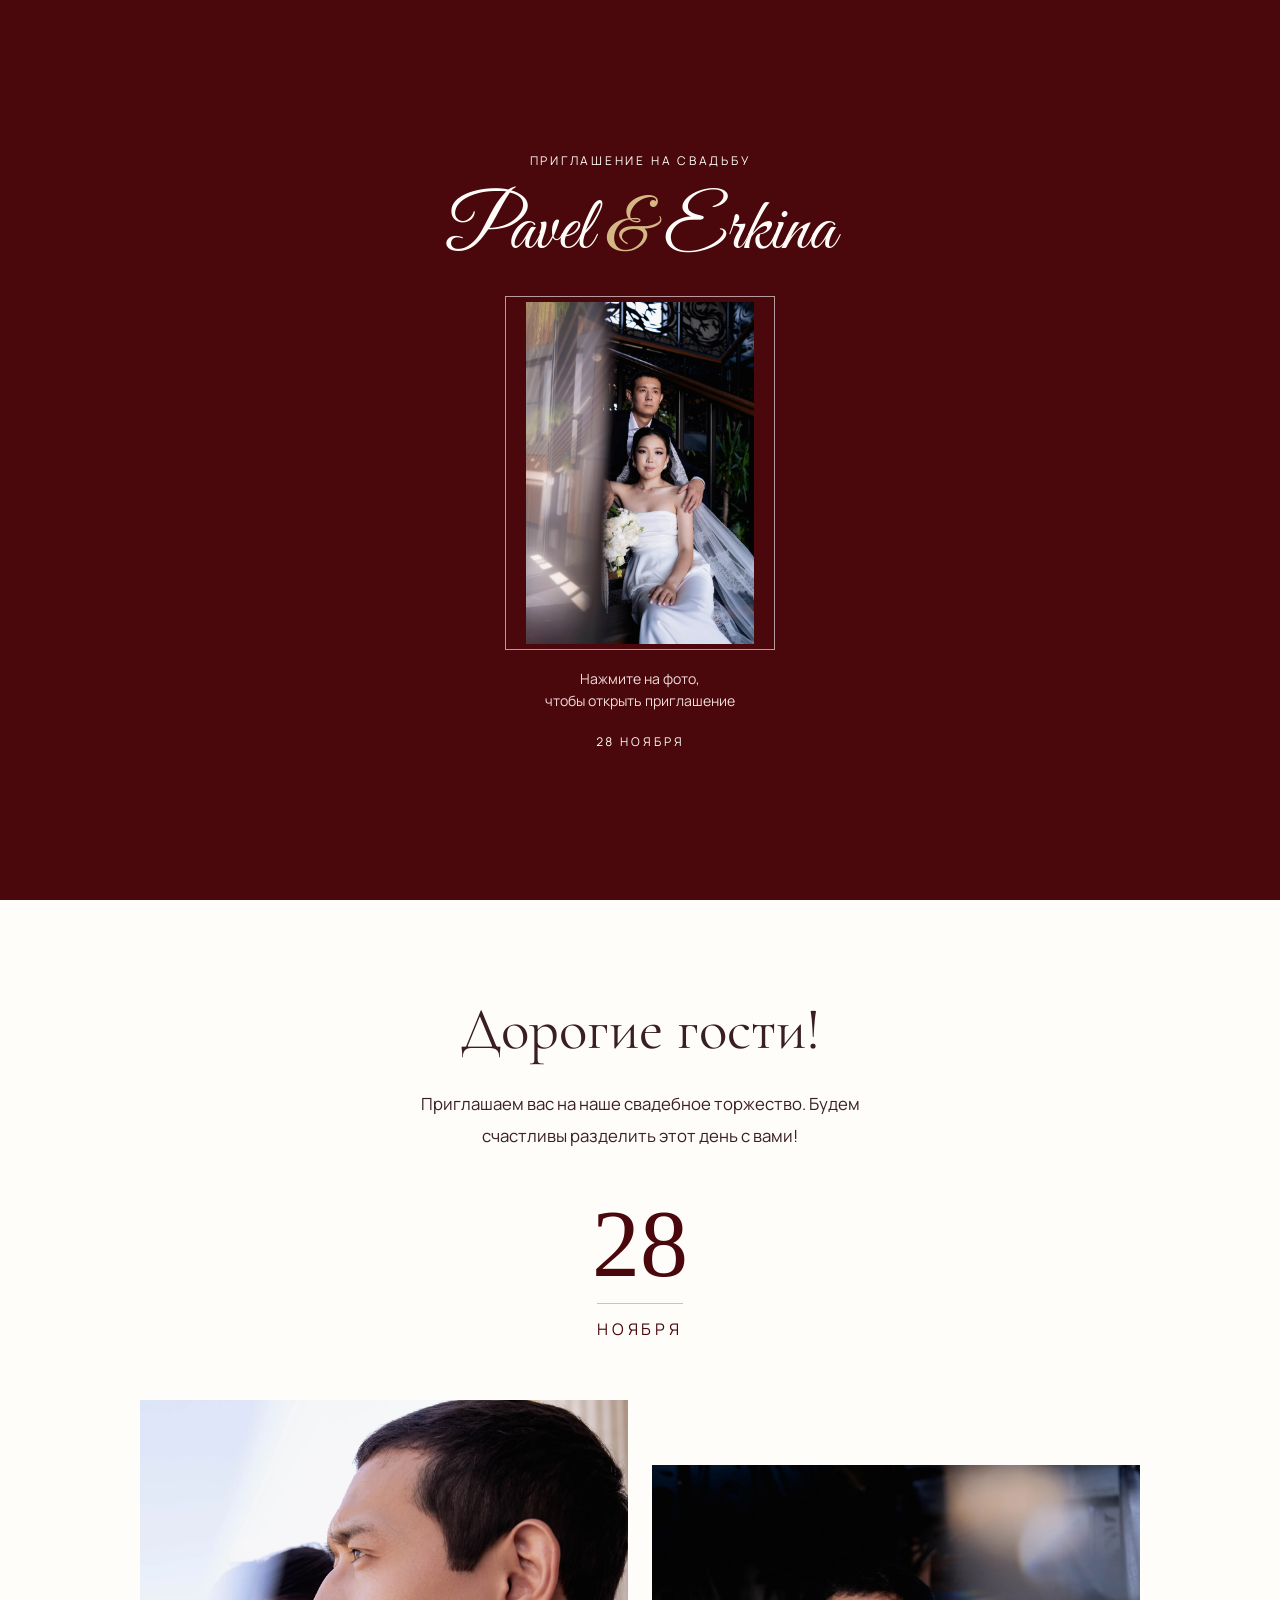
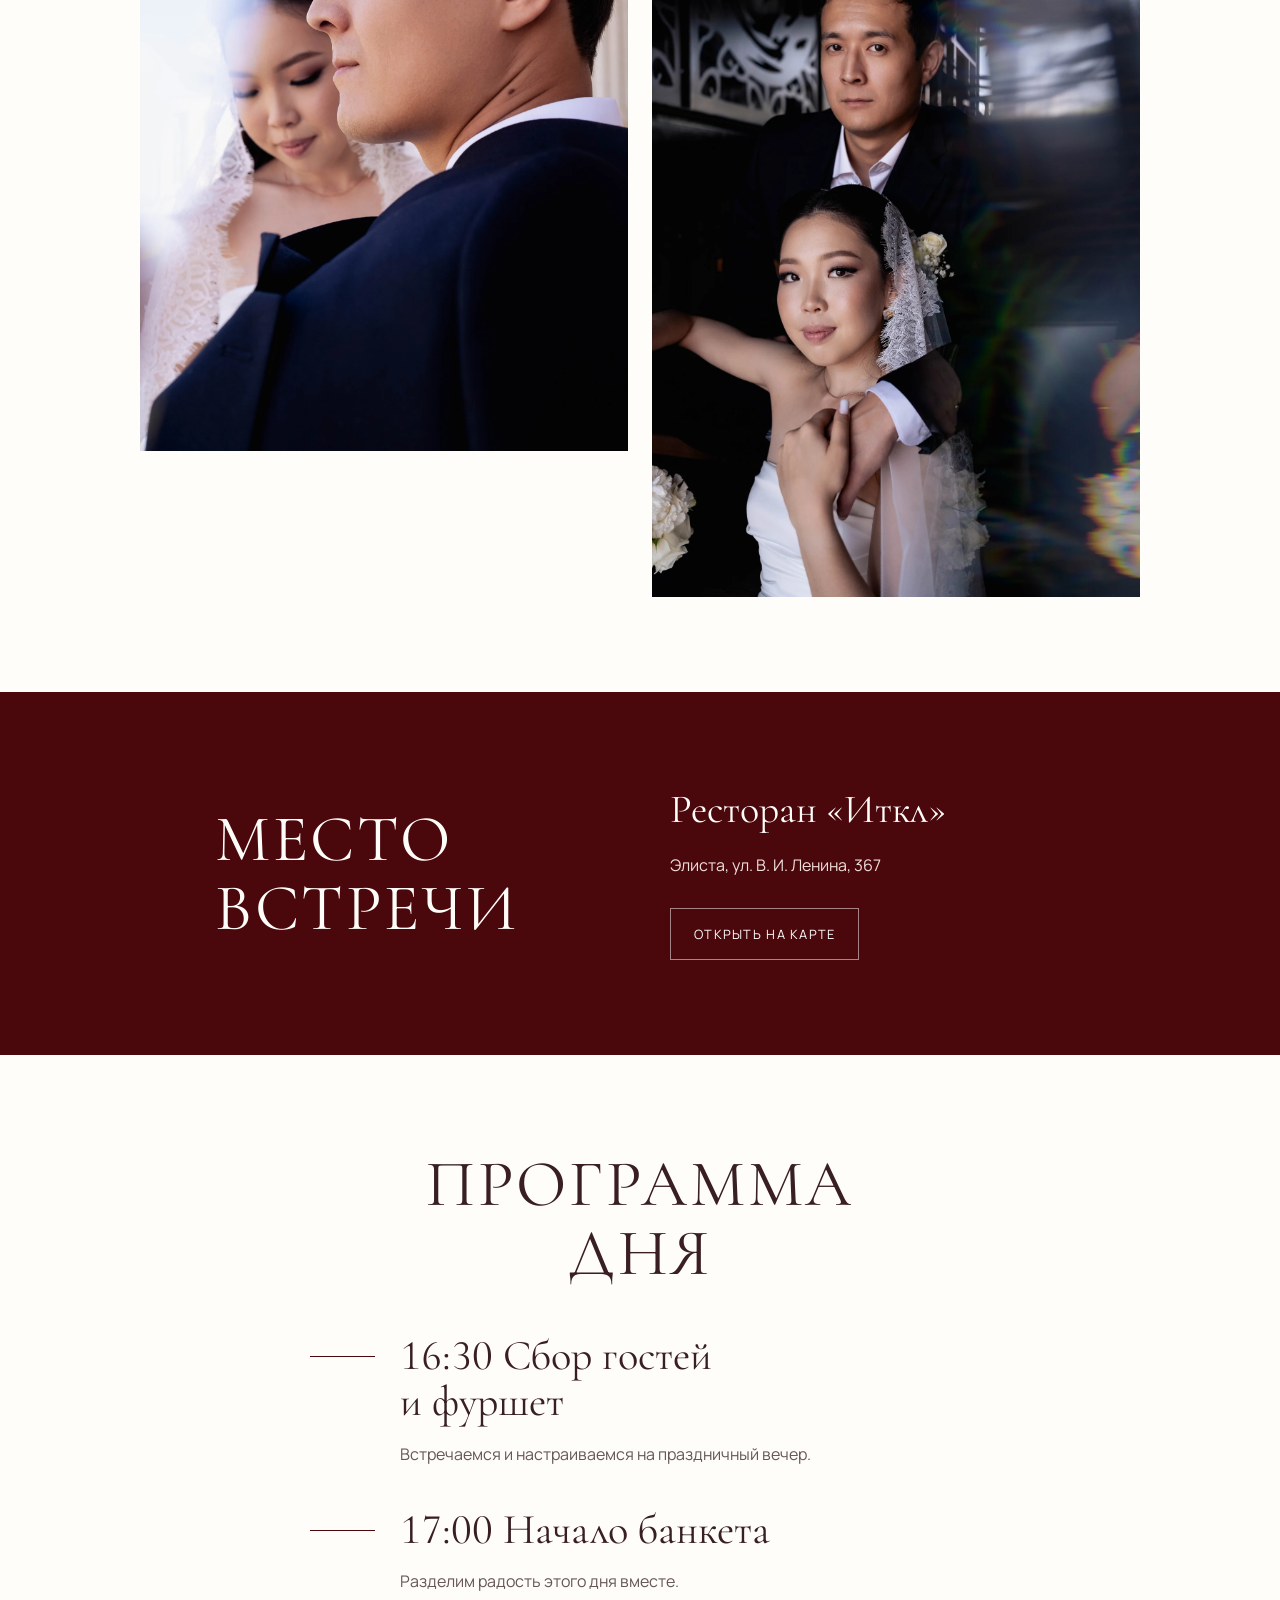
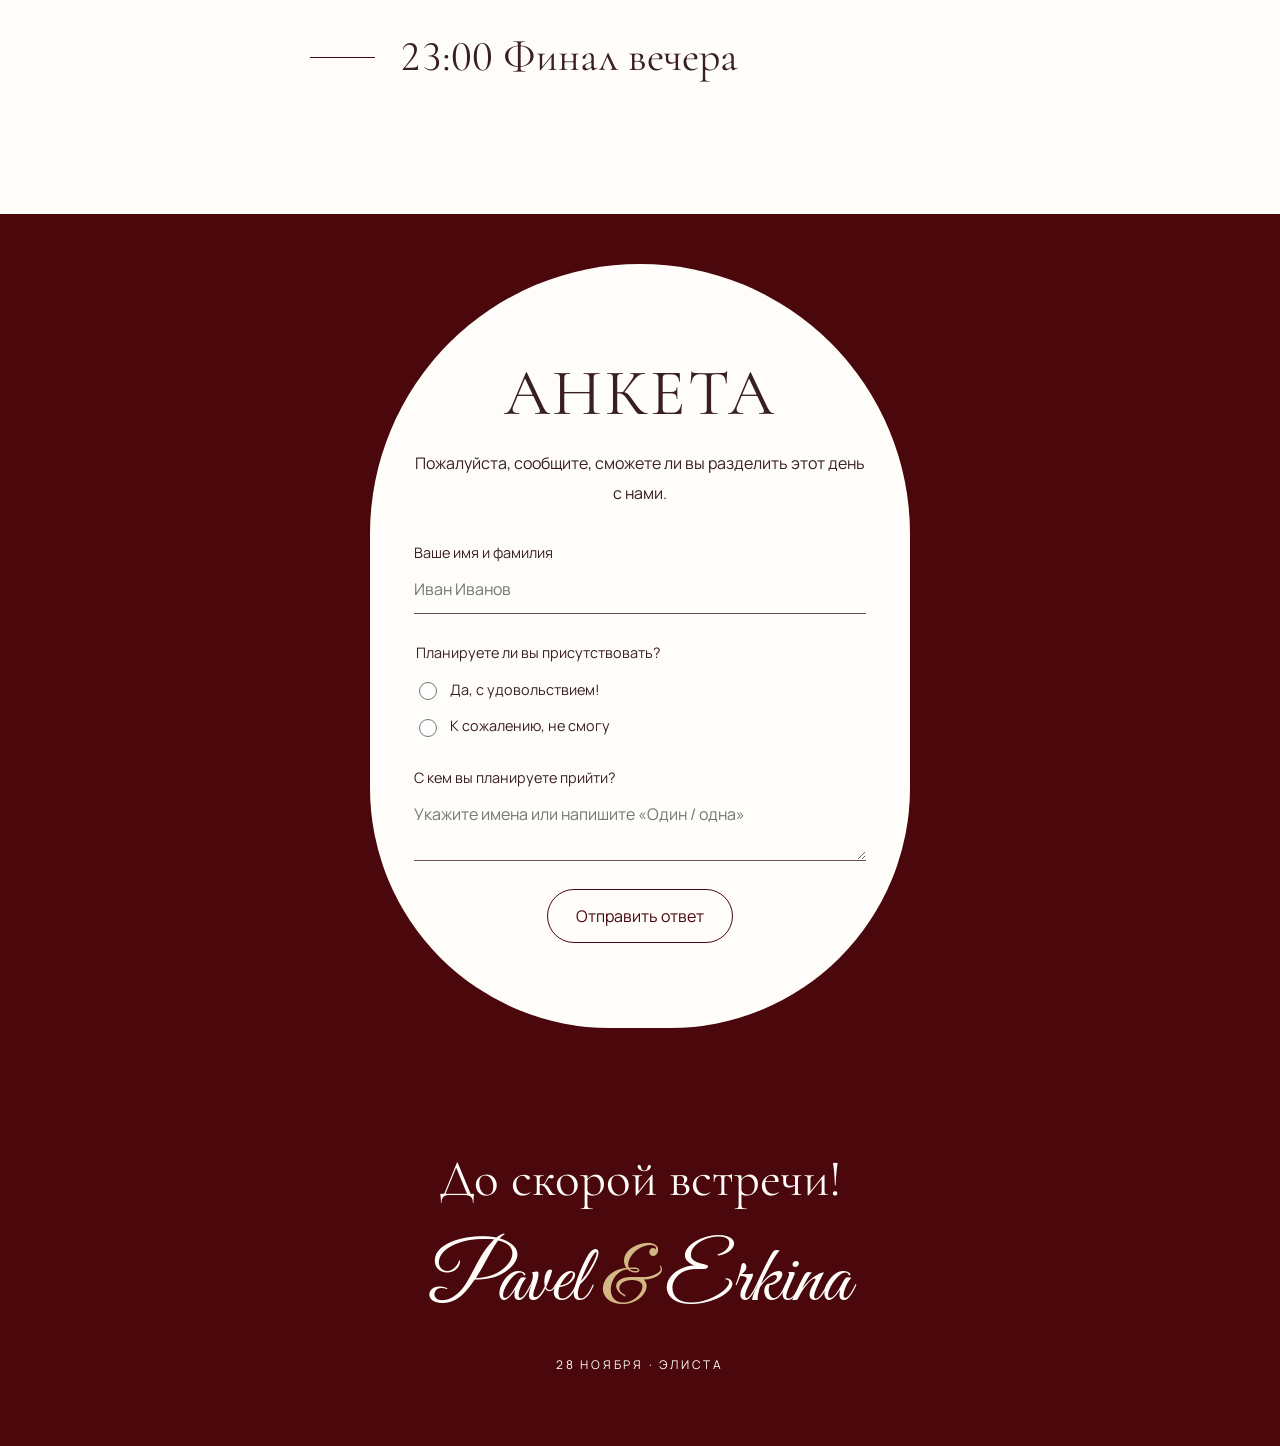
==== index.html @ 6fbf4f90 "Publish updated Pavel and Erkina invitation with schedule and RSVP" ====
<!doctype html>
<html lang="ru">
<head>
<meta charset="utf-8"><meta name="viewport" content="width=device-width,initial-scale=1">
<title>Pavel & Erkina — свадебное приглашение</title>
<meta name="description" content="Приглашаем вас на свадьбу Павла и Эркины. 28 ноября, ресторан «Иткл», Элиста.">
<link rel="icon" type="image/svg+xml" href="data:image/svg+xml,%3Csvg xmlns='http://www.w3.org/2000/svg' viewBox='0 0 64 64'%3E%3Crect width='64' height='64' rx='12' fill='%234a070c'/%3E%3Ctext x='32' y='43' text-anchor='middle' font-family='serif' font-size='32' fill='%23fff8ef'%3EPE%3C/text%3E%3C/svg%3E">
<link rel="preconnect" href="https://fonts.googleapis.com"><link rel="preconnect" href="https://fonts.gstatic.com" crossorigin>
<link href="https://fonts.googleapis.com/css2?family=Cormorant+Garamond:wght@400;500;600&family=Great+Vibes&family=Manrope:wght@400;500;600&display=swap" rel="stylesheet">
<style>
:root{--wine:#4a070c;--paper:#fffdf9;--ink:#391f23;--gold:#d3b784;font-family:Manrope,Arial,sans-serif;color:var(--ink);background:var(--wine);font-synthesis:none}*{box-sizing:border-box}body{margin:0}body.closed{overflow:hidden}button,a{-webkit-tap-highlight-color:transparent}button{font:inherit}button:focus-visible,a:focus-visible{outline:3px solid var(--gold);outline-offset:7px}h1,h2,h3,p{margin:0}.serif{font-family:'Cormorant Garamond',Georgia,serif;font-weight:400}.script{font-family:'Great Vibes',cursive;font-weight:400;line-height:1.2}.amp{color:var(--gold)}.eyebrow{font-size:.75rem;letter-spacing:.23em;text-transform:uppercase;line-height:1.8}.cover{position:fixed;inset:0;z-index:10;background:var(--wine);color:var(--paper);display:flex;flex-direction:column;align-items:center;justify-content:center;text-align:center;padding:26px 20px;transition:opacity .9s ease,visibility .9s}.cover.leaving{opacity:0;visibility:hidden;pointer-events:none}.cover .eyebrow{margin-bottom:16px}.cover h1{font-size:clamp(3rem,6vw,4.6rem);margin-bottom:20px}.photo-button{width:min(270px,60vw);border:1px solid #fff9;background:none;padding:5px;cursor:pointer;transition:transform .8s}.photo-button:hover{transform:translateY(-4px)}.photo-button img{display:block;width:100%;height:clamp(230px,36svh,355px);object-fit:cover;object-position:center}.cover.leaving .photo-button{transform:scale(1.15)}.cover .hint{max-width:260px;font-size:.88rem;line-height:1.6;margin-top:18px;color:#f0dedb}.cover .cover-date{font-size:.75rem;letter-spacing:.24em;margin-top:20px}.site{background:var(--paper)}.hero{min-height:100svh;position:relative;color:white;display:flex;justify-content:center;align-items:flex-end;text-align:center;padding:90px 24px 70px;overflow:hidden}.hero-image{position:absolute;inset:0;width:100%;height:100%;object-fit:cover;object-position:center 58%;filter:brightness(.73);transform:scale(1.04);transition:transform 1.8s ease}.opened .hero-image{transform:scale(1)}.hero:after{content:'';position:absolute;inset:0;background:linear-gradient(180deg,#18060920 15%,#21040c12 35%,#1e040bcc 100%)}.hero-content{position:relative;z-index:1}.hero .eyebrow{margin-bottom:16px}.hero h2{font-size:clamp(3.7rem,10vw,7.5rem);text-shadow:0 2px 24px #15060d70}.hero .date{font-size:1rem;letter-spacing:.2em;margin-top:16px}.scroll-link{display:inline-flex;flex-direction:column;align-items:center;gap:12px;margin-top:38px;color:#fff;text-decoration:none;font-size:.72rem;letter-spacing:.15em;text-transform:uppercase}.scroll-link:before{content:'';height:40px;width:1px;background:#ffffffa0}.section{padding:95px 24px;text-align:center}.inner{max-width:850px;margin:auto}.intro{max-width:640px;margin:auto}.intro h2{font-size:clamp(2.5rem,6vw,3.7rem);line-height:1.15;overflow-wrap:anywhere}.intro p{font-size:1.05rem;line-height:1.9;margin:25px auto 0;max-width:460px}.date-block{display:flex;flex-direction:column;align-items:center;margin-top:46px;color:var(--wine)}.date-block .day{font-size:6rem;line-height:.95}.date-block .month{font-size:1rem;letter-spacing:.24em;text-transform:uppercase;border-top:1px solid #4a070c40;padding-top:14px;margin-top:14px}.section-title{font-size:clamp(2.7rem,6vw,4.1rem);line-height:1.05;text-transform:uppercase;letter-spacing:.04em;margin-bottom:35px}.location{background:var(--wine);color:var(--paper)}.location-layout{display:grid;grid-template-columns:1fr 1fr;gap:60px;text-align:left;align-items:center}.location .section-title{margin-bottom:0}.location h3{font-size:2.5rem;line-height:1.1;margin-bottom:20px}.location address{font-style:normal;font-size:1rem;line-height:1.8;color:#eedfdb}.outline-link{display:inline-block;margin-top:28px;border:1px solid #ffffff80;color:white;text-decoration:none;font-size:.8rem;letter-spacing:.1em;padding:16px 23px;text-transform:uppercase}.outline-link:hover{background:#ffffff12}.program{max-width:580px;margin:45px auto 0;position:relative;text-align:left;padding-left:90px}.program svg{position:absolute;top:0;left:0;width:65px;height:240px;overflow:visible}.program path{fill:none;stroke:var(--wine);stroke-width:1.5}.program circle{fill:var(--wine)}.event{min-height:150px;padding-bottom:30px}.event time{font-size:2.9rem;line-height:1}.event h3{font-size:1.1rem;font-weight:500;line-height:1.6;margin-top:14px}.farewell{background:var(--wine);color:var(--paper);padding:70px 24px}.farewell p{font-size:clamp(2.2rem,5vw,3.2rem)}.farewell .script{font-size:clamp(3.1rem,8vw,5rem);margin-top:24px}.farewell .eyebrow{font:400 .75rem/1.8 Manrope,Arial,sans-serif;margin-top:24px}.reveal{opacity:0;transform:translateY(24px);transition:opacity .85s ease,transform .85s ease}.reveal.visible{opacity:1;transform:none}@media(min-width:900px){.hero-image{object-position:center 60%}.hero{min-height:95svh}.hero-image{filter:brightness(.65)}}@media(max-width:600px){.section{padding:70px 24px}.location-layout{grid-template-columns:1fr;gap:35px;text-align:center}.hero{padding-bottom:50px}.hero h2{font-size:clamp(3.5rem,13vw,5rem)}.program{padding-left:74px}.program svg{width:54px}.cover h1{font-size:clamp(2.8rem,11vw,4rem)}}@media(prefers-reduced-motion:reduce){*,*:before,*:after{transition:none!important;scroll-behavior:auto!important}.reveal{opacity:1;transform:none}}

.photo-button img{height:auto;max-height:38svh;object-fit:contain}
.hero{background:#21070c}
.hero-image{object-position:center center;filter:none}
.hero:after{background:linear-gradient(180deg,transparent 35%,#18030a15 52%,#18030add 100%)}
.photo-story{max-width:1000px;margin:60px auto 0;display:grid;grid-template-columns:1fr 1fr;gap:24px;align-items:start}
.photo-story figure{margin:0;overflow:hidden}.photo-story figure:nth-child(2){margin-top:65px}
.photo-story img{display:block;width:100%;height:auto}
@media(min-width:900px){.hero-image{object-fit:contain;object-position:center center}.hero{min-height:100svh}.hero-content{padding:0 25px}.hero:after{background:linear-gradient(180deg,transparent 45%,#18030a20 60%,#18030aeb 100%)}}
@media(max-width:600px){.photo-story{grid-template-columns:1fr;gap:24px;margin-top:42px}.photo-story figure:nth-child(2){margin-top:0}.hero-image{object-position:55% center}.hero{padding-bottom:30px}.hero h2{font-size:clamp(3.1rem,12vw,4.6rem)}.scroll-link{margin-top:22px}.scroll-link:before{height:25px}}
.schedule{max-width:660px;margin:45px auto 0;text-align:left}.schedule article{position:relative;padding-left:90px;margin-bottom:38px}.schedule article:before{content:'';position:absolute;left:0;top:23px;width:65px;height:1px;background:var(--wine)}.schedule h3{font-size:clamp(1.9rem,4vw,2.65rem);line-height:1.1}.schedule p{font-size:1rem;line-height:1.8;margin-top:14px;color:#66565a}.rsvp-section{background:var(--wine);padding:50px 20px}.rsvp-card{max-width:540px;background:var(--paper);margin:auto;border-radius:270px 270px 240px 240px;padding:95px 44px 65px;text-align:center}.rsvp-card>p{line-height:1.9;margin-bottom:32px}.rsvp-card .section-title{margin-bottom:20px}.rsvp-card form{text-align:left}.rsvp-card label,.rsvp-card legend{font-size:.9rem;line-height:1.7}.rsvp-card input:not([type=radio]),.rsvp-card textarea{display:block;width:100%;border:0;border-bottom:1px solid #695155;background:transparent;border-radius:0;padding:13px 0;font:inherit;color:var(--ink);resize:vertical}.rsvp-card fieldset{padding:0;border:0;margin:27px 0}.rsvp-card .radio{display:flex;align-items:center;gap:10px;margin-top:12px}.radio input{accent-color:var(--wine);width:18px;height:18px}.rsvp-submit{display:block;margin:28px auto 0;border:1px solid var(--wine);border-radius:40px;padding:15px 28px;background:transparent;color:var(--wine);cursor:pointer;font:inherit}.rsvp-submit:disabled{opacity:.6;cursor:wait}.rsvp-status{font-size:.94rem;text-align:center;line-height:1.6;margin-top:20px}.honeypot{position:absolute;left:-10000px;width:1px;height:1px;overflow:hidden}@media(max-width:600px){.schedule article{padding-left:50px}.schedule article:before{width:32px;top:17px}.rsvp-card{padding:75px 25px 60px;border-radius:230px 230px 180px 180px}}
.date-block .day,.date,.cover-date,.schedule h3{font-variant-numeric:lining-nums tabular-nums;font-feature-settings:"lnum" 1,"tnum" 1} .date-block .day{font-family:Georgia,"Times New Roman",serif}
</style>
</head>
<body class="closed">
<section class="cover" id="cover" aria-label="Открыть приглашение"><p class="eyebrow">Приглашение на свадьбу</p><h1 class="script">Pavel <span class="amp">&amp;</span> Erkina</h1><button class="photo-button" id="open" aria-label="Открыть приглашение Павла и Эркины" aria-controls="invitation" aria-expanded="false"><img src="./couple-cover.webp" alt="Павел и Эркина с букетом на лестнице" fetchpriority="high"></button><p class="hint">Нажмите на фото,<br>чтобы открыть приглашение</p><p class="cover-date">28 НОЯБРЯ</p></section>
<main class="site" id="invitation" inert>
<section class="hero"><img class="hero-image" src="./couple-cover.webp" alt="Павел и Эркина в день свадебной фотосессии"><div class="hero-content"><p class="eyebrow">День нашей свадьбы</p><h2 class="script" id="hero-names" tabindex="-1">Pavel <span class="amp">&amp;</span> Erkina</h2><p class="date">28 НОЯБРЯ</p><a class="scroll-link" href="#welcome">Листайте ниже</a></div></section>
<section class="section" id="welcome"><div class="intro reveal"><h2 class="serif" id="guest-greeting">Дорогие гости!</h2><p>Приглашаем вас на наше свадебное торжество. Будем счастливы разделить этот день с вами!</p><div class="date-block"><span class="day serif">28</span><span class="month">Ноября</span></div></div><div class="photo-story" aria-label="Фотографии Павла и Эркины"><figure class="reveal"><img src="./couple-closeup.webp" alt="Павел и Эркина у окна" loading="lazy" decoding="async"></figure><figure class="reveal"><img src="./couple-portrait.webp" alt="Совместный портрет Павла и Эркины" loading="lazy" decoding="async"></figure></div></section>
<section class="section location"><div class="inner location-layout reveal"><h2 class="section-title serif">Место<br>встречи</h2><div><h3 class="serif">Ресторан «Иткл»</h3><address>Элиста, ул. В. И. Ленина, 367</address><a class="outline-link" href="https://yandex.ru/maps/?text=%D0%AD%D0%BB%D0%B8%D1%81%D1%82%D0%B0%2C%20%D1%83%D0%BB.%20%D0%92.%20%D0%98.%20%D0%9B%D0%B5%D0%BD%D0%B8%D0%BD%D0%B0%2C%20367" target="_blank" rel="noopener">Открыть на карте</a></div></div></section>
<section class="section"><div class="inner reveal"><h2 class="section-title serif">Программа<br>дня</h2><div class="schedule"><article><h3 class="serif">16:30 Сбор гостей<br>и фуршет</h3><p>Встречаемся и настраиваемся на праздничный вечер.</p></article><article><h3 class="serif">17:00 Начало банкета</h3><p>Разделим радость этого дня вместе.</p></article><article><h3 class="serif">23:00 Финал вечера</h3></article></div></div></section>
<section class="rsvp-section" id="rsvp"><div class="rsvp-card"><h2 class="section-title serif">Анкета</h2><p>Пожалуйста, сообщите, сможете ли вы разделить этот день с нами.</p><form id="rsvp-form"><label for="rsvp-name">Ваше имя и фамилия</label><input id="rsvp-name" name="name" autocomplete="name" placeholder="Иван Иванов" maxlength="120" required><fieldset><legend>Планируете ли вы присутствовать?</legend><label class="radio"><input type="radio" name="attendance" value="yes" required> Да, с удовольствием!</label><label class="radio"><input type="radio" name="attendance" value="no" required> К сожалению, не смогу</label></fieldset><div id="companions-field"><label for="rsvp-companions">С кем вы планируете прийти?</label><textarea id="rsvp-companions" name="companions" maxlength="600" rows="2" placeholder="Укажите имена или напишите «Один / одна»"></textarea></div><div class="honeypot" aria-hidden="true"><label>Сайт<input name="website" tabindex="-1" autocomplete="off"></label></div><button class="rsvp-submit" type="submit">Отправить ответ</button><p class="rsvp-status" id="rsvp-status" role="status" aria-live="polite"></p></form></div></section><footer class="section farewell"><div class="reveal"><p class="serif">До скорой встречи!</p><p class="script">Pavel <span class="amp">&amp;</span> Erkina</p><p class="eyebrow">28 ноября · Элиста</p></div></footer>
</main>
<script>
const greeting=new URLSearchParams(location.search).get('g');if(greeting&&greeting.length<=100)document.getElementById('guest-greeting').textContent=greeting;
const cover=document.getElementById('cover'),main=document.getElementById('invitation'),button=document.getElementById('open');
button.addEventListener('click',()=>{main.inert=false;document.body.classList.remove('closed');document.body.classList.add('opened');button.setAttribute('aria-expanded','true');cover.classList.add('leaving');document.getElementById('hero-names').focus({preventScroll:true});setTimeout(()=>{cover.hidden=true;},950);},{once:true});
const observer=new IntersectionObserver(entries=>{for(const entry of entries)if(entry.isIntersecting){entry.target.classList.add('visible');observer.unobserve(entry.target)}},{threshold:.12});document.querySelectorAll('.reveal').forEach(el=>observer.observe(el));

const form=document.getElementById('rsvp-form'),status=document.getElementById('rsvp-status'),submit=form.querySelector('button[type=submit]');let responseId=crypto.randomUUID();
form.addEventListener('change',()=>{const no=form.elements.attendance.value==='no';document.getElementById('companions-field').hidden=no;form.elements.companions.disabled=no;});
form.addEventListener('submit',async event=>{event.preventDefault();if(!form.reportValidity())return;submit.disabled=true;status.textContent='Отправляем ответ…';const data=Object.fromEntries(new FormData(form));data.id=responseId;data.invitation=greeting&&greeting.length<=100?greeting:'';
try{const response=await fetch('https://wedding-invitation-adyan.kvxznrhfx9.chatgpt.site/api/rsvp',{method:'POST',headers:{'Content-Type':'application/json'},body:JSON.stringify(data)});const result=await response.json();if(!response.ok||!result.ok)throw new Error(result.error||'Не удалось отправить ответ.');status.textContent=data.attendance==='yes'?'Спасибо! Ваше присутствие подтверждено. Будем рады встрече!':'Спасибо! Ваш ответ сохранён.';submit.textContent='Ответ отправлен';for(const field of form.querySelectorAll('input,textarea'))field.disabled=true;}catch(error){status.textContent=error.message||'Не удалось отправить ответ. Проверьте интернет и попробуйте ещё раз.';submit.disabled=false;}});
</script></body></html>
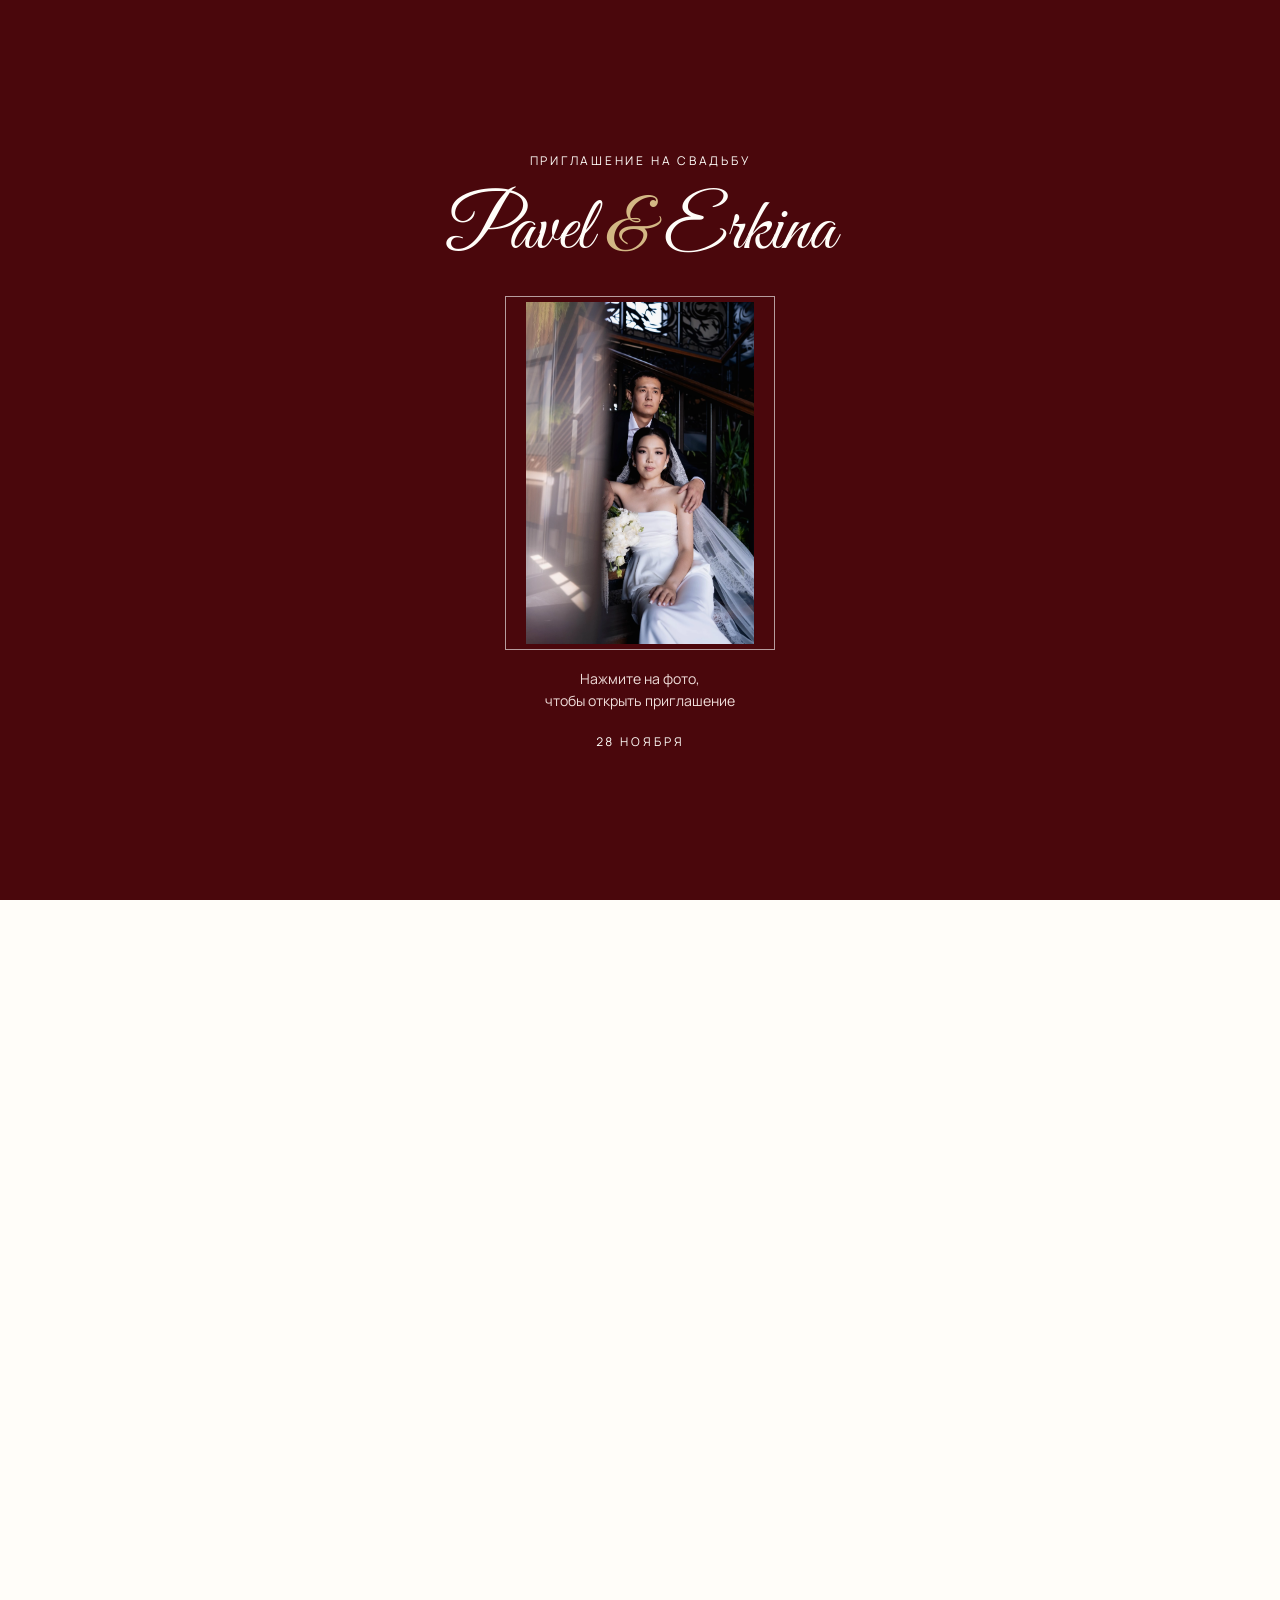
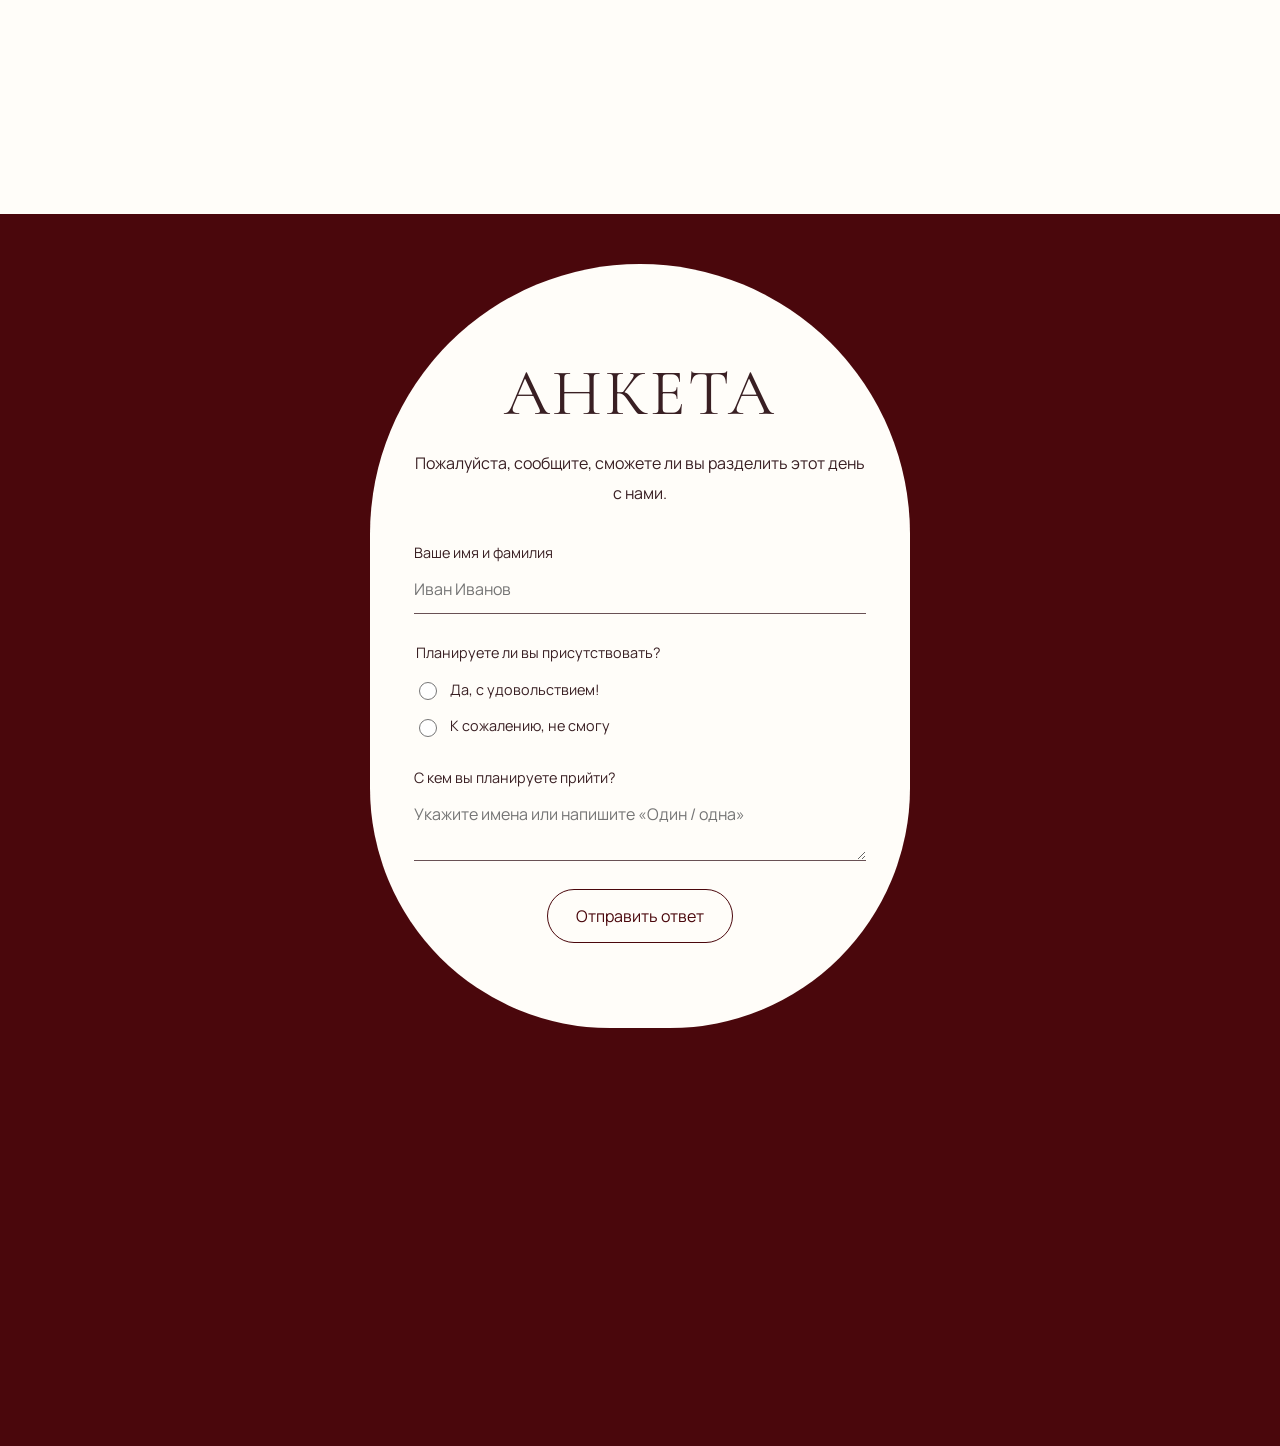
==== commit 2b1b10a7: "Update RSVP form submission to use Google Apps Script" ====
--- a/index.html
+++ b/index.html
@@ -41,5 +41,18 @@
 const form=document.getElementById('rsvp-form'),status=document.getElementById('rsvp-status'),submit=form.querySelector('button[type=submit]');let responseId=crypto.randomUUID();
 form.addEventListener('change',()=>{const no=form.elements.attendance.value==='no';document.getElementById('companions-field').hidden=no;form.elements.companions.disabled=no;});
 form.addEventListener('submit',async event=>{event.preventDefault();if(!form.reportValidity())return;submit.disabled=true;status.textContent='Отправляем ответ…';const data=Object.fromEntries(new FormData(form));data.id=responseId;data.invitation=greeting&&greeting.length<=100?greeting:'';
-try{const response=await fetch('https://wedding-invitation-adyan.kvxznrhfx9.chatgpt.site/api/rsvp',{method:'POST',headers:{'Content-Type':'application/json'},body:JSON.stringify(data)});const result=await response.json();if(!response.ok||!result.ok)throw new Error(result.error||'Не удалось отправить ответ.');status.textContent=data.attendance==='yes'?'Спасибо! Ваше присутствие подтверждено. Будем рады встрече!':'Спасибо! Ваш ответ сохранён.';submit.textContent='Ответ отправлен';for(const field of form.querySelectorAll('input,textarea'))field.disabled=true;}catch(error){status.textContent=error.message||'Не удалось отправить ответ. Проверьте интернет и попробуйте ещё раз.';submit.disabled=false;}});
-</script></body></html>
+try {
+  await fetch('https://script.google.com/macros/s/AKfycbxxVvnoBnxQu3MAalO434EvN5kmyPxRf2_--VZlN8Shfa4UKV8Z-hcF0vGWJnGAlaURYQ/exec', {
+    method: 'POST',
+    mode: 'no-cors',
+    headers: { 'Content-Type': 'text/plain;charset=utf-8' },
+    body: JSON.stringify(data)
+  });
+  status.textContent = 'Спасибо! Ваш ответ сохранён.';
+  status.style.color = '#2e7d32';
+  submit.textContent = 'Отправлено ✓';
+  form.reset();
+} catch (error) {
+  status.textContent = 'Произошла ошибка при отправке.';
+  submit.disabled = false;
+}</script></body></html>
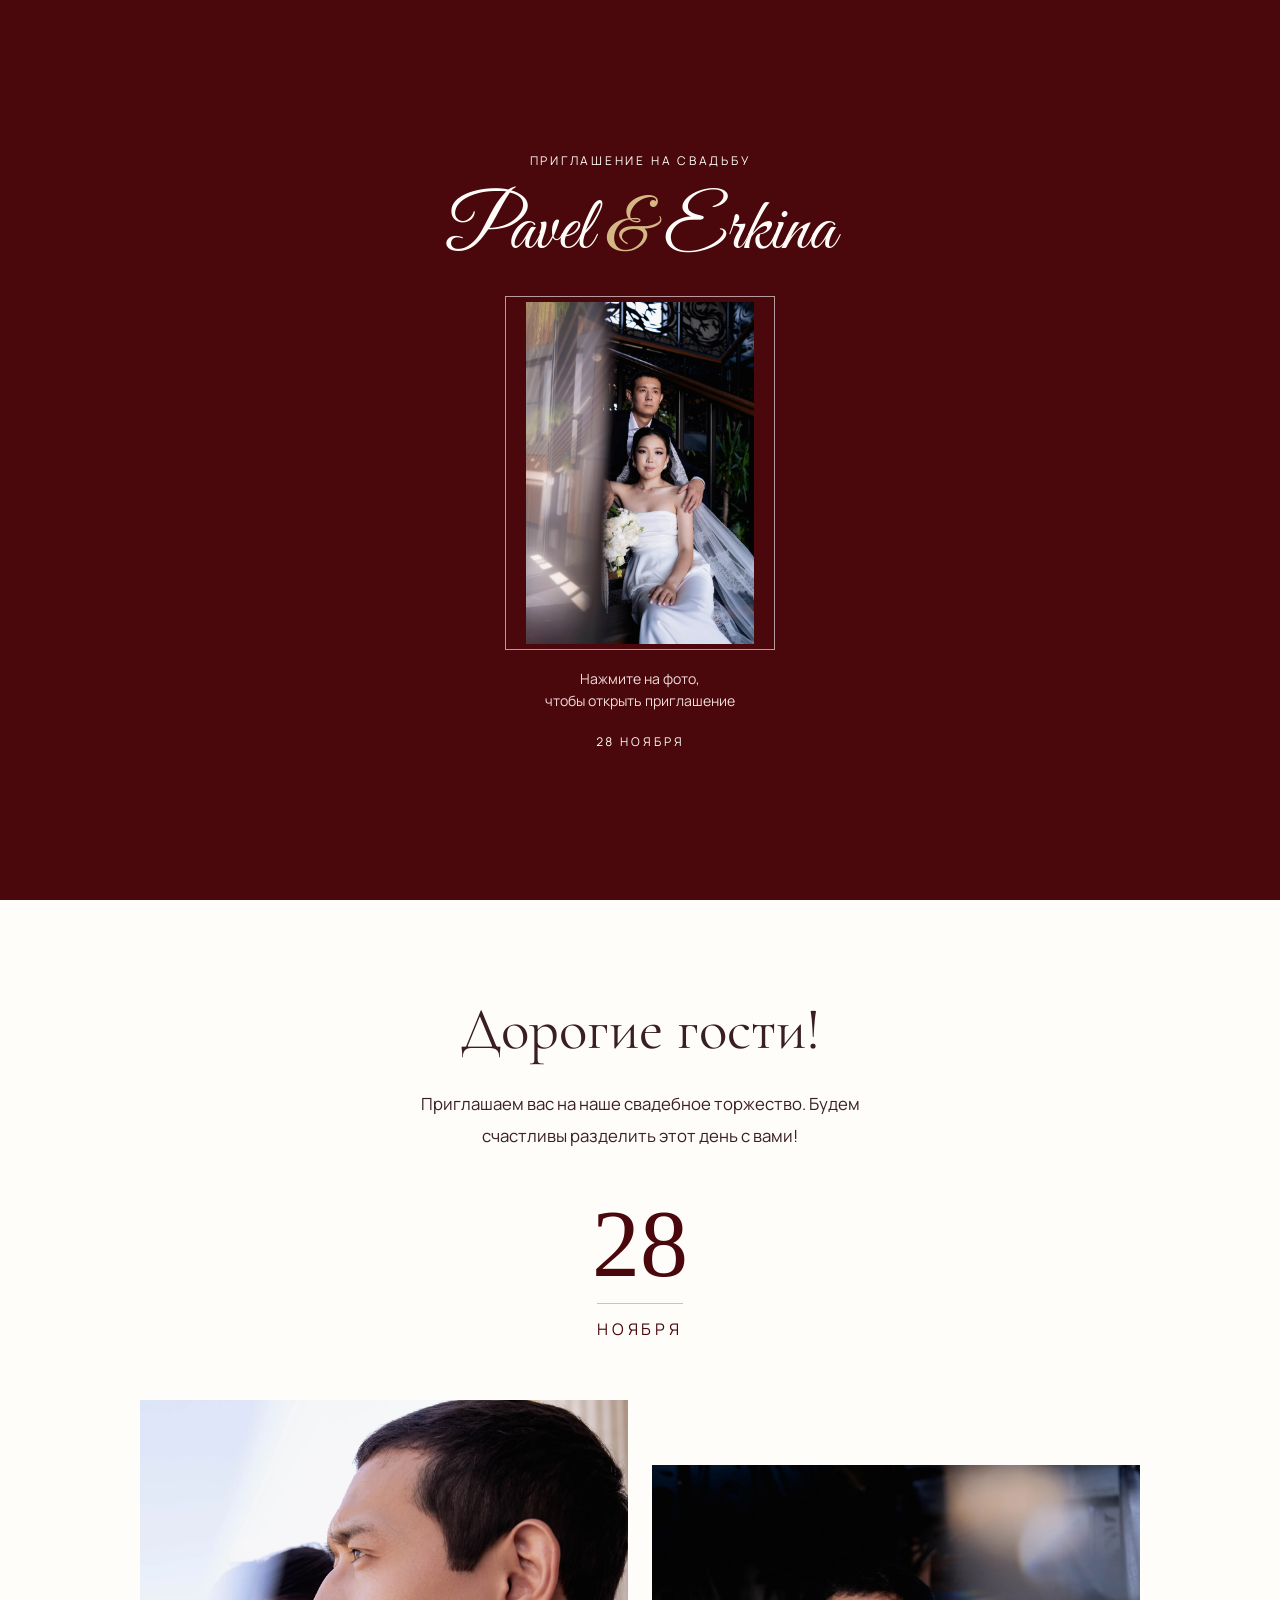
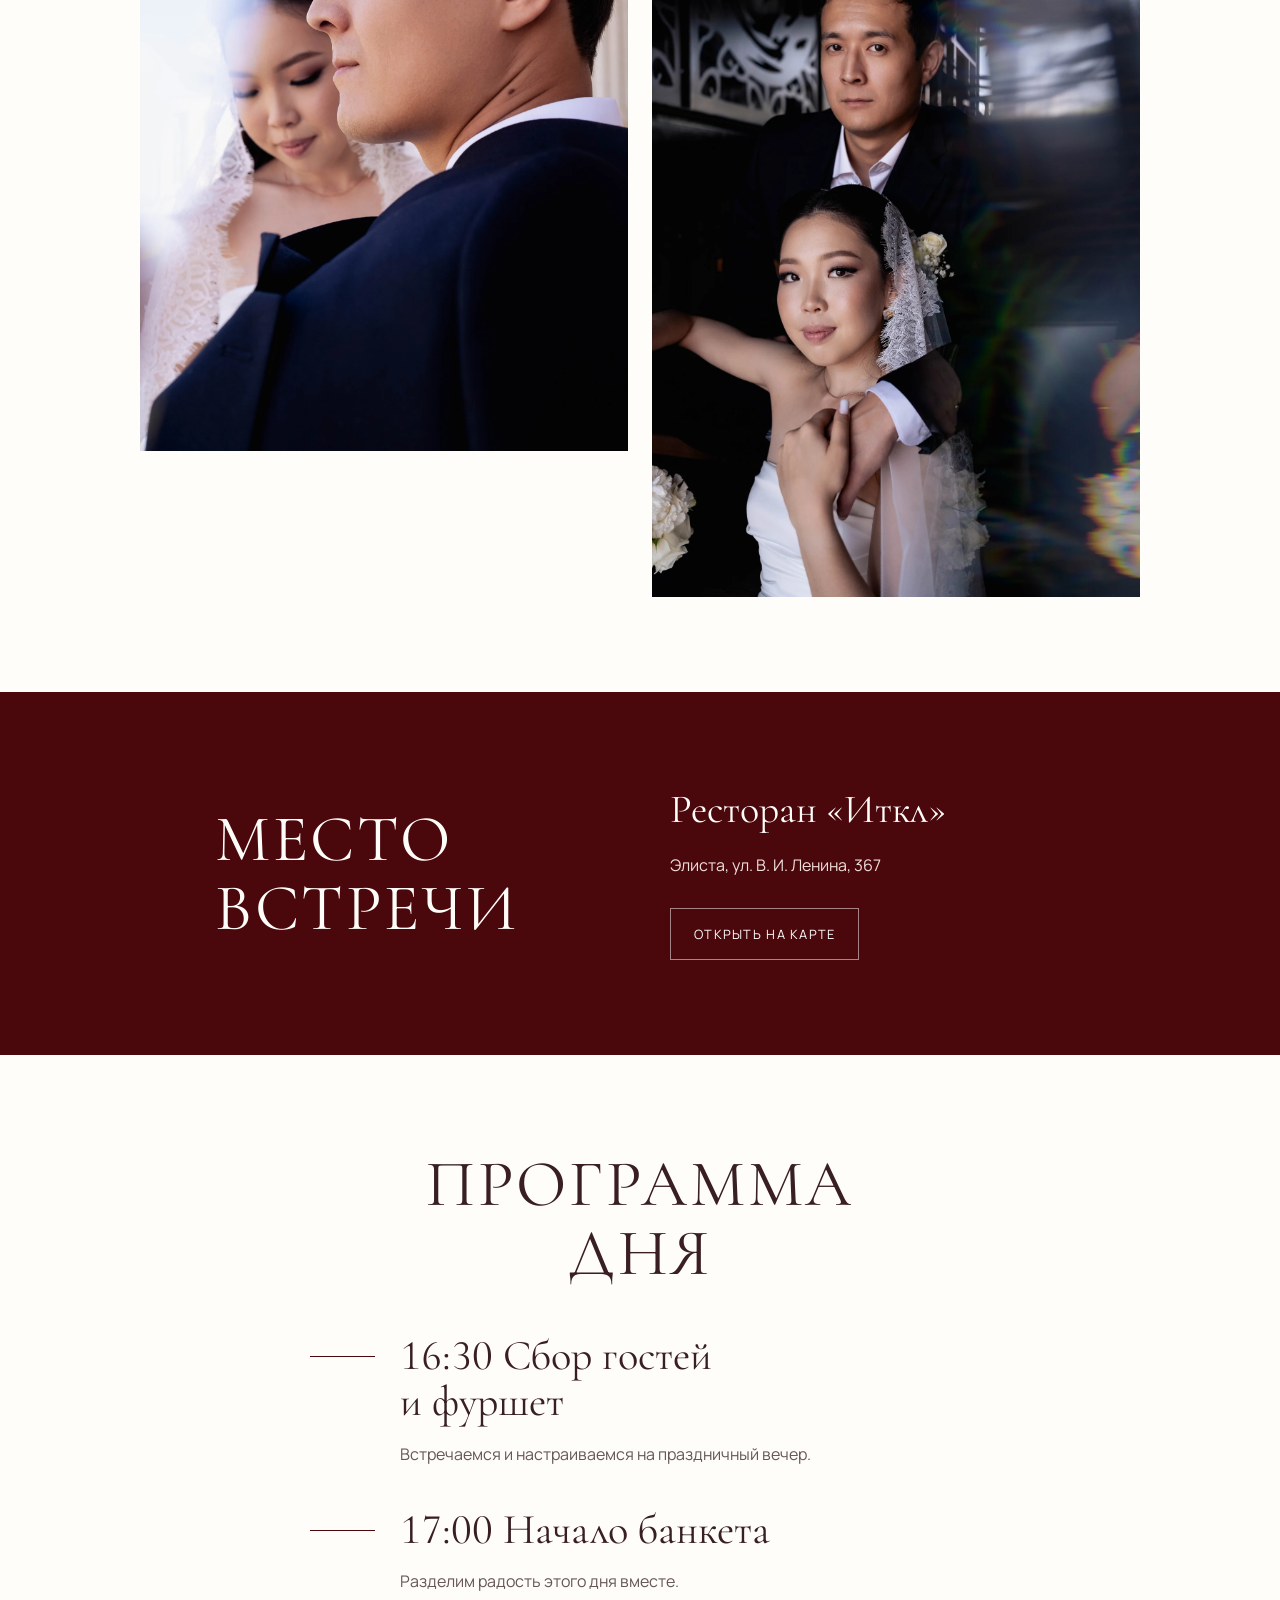
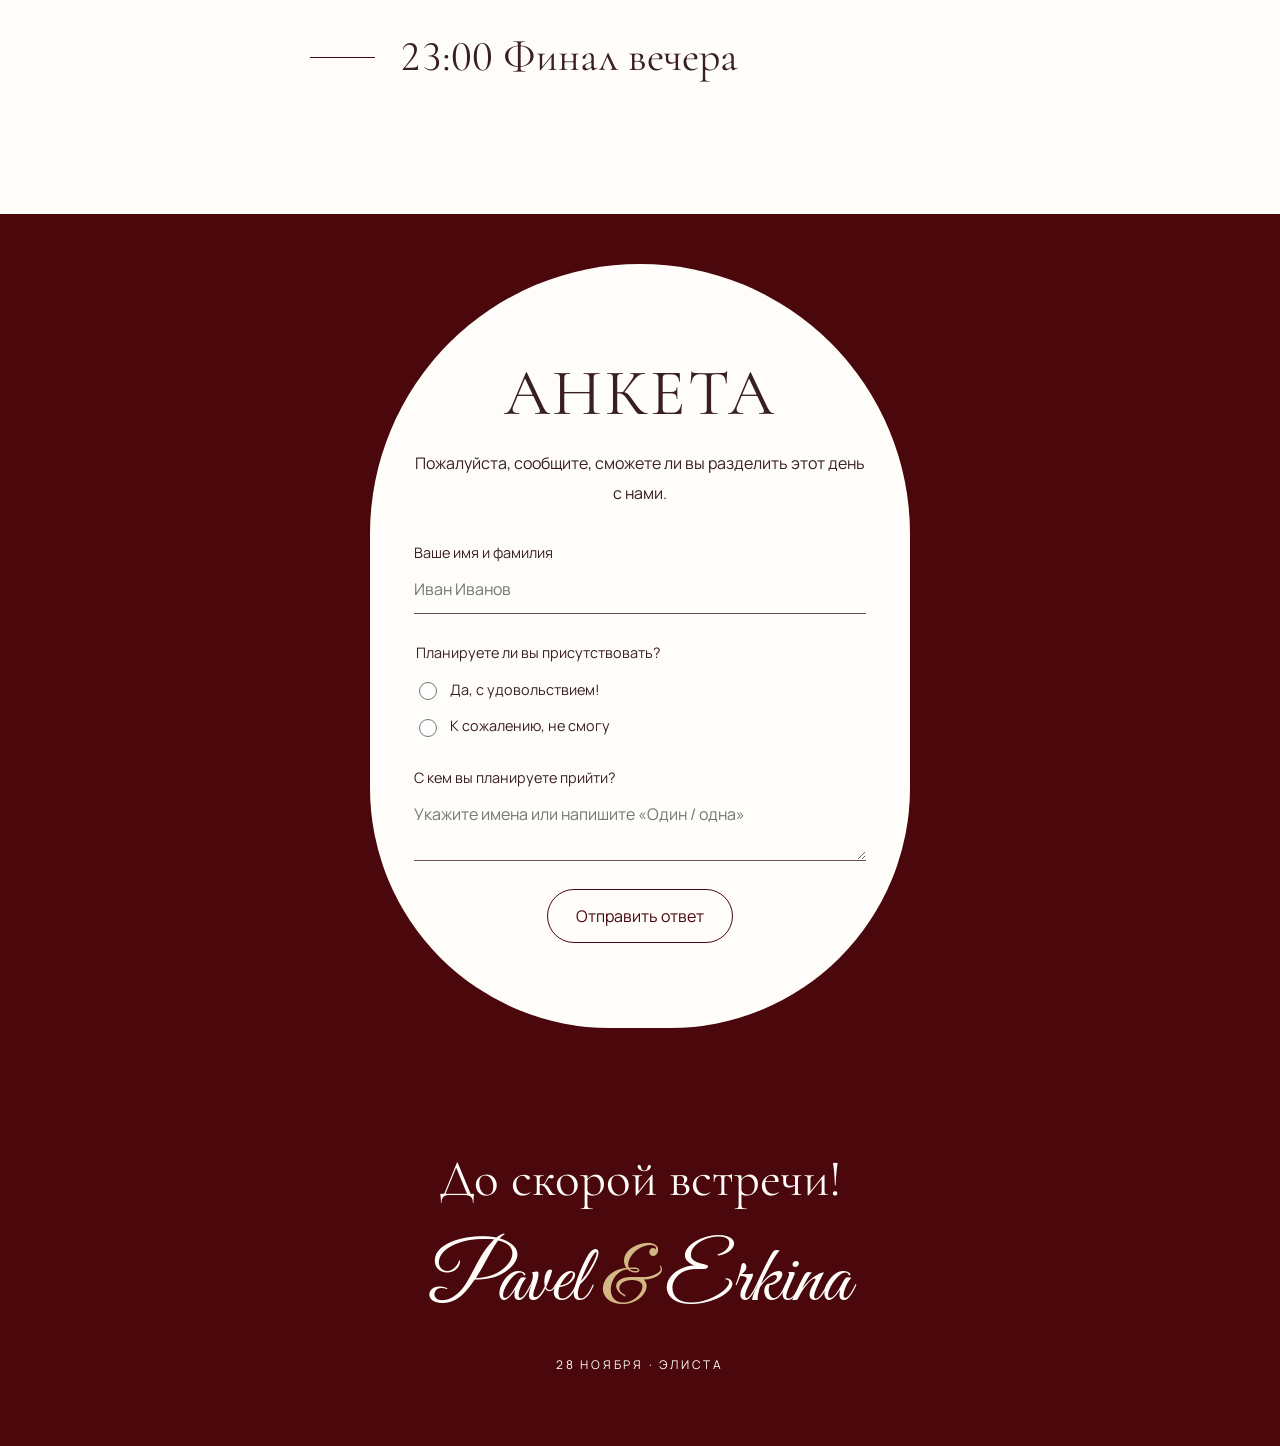
==== commit eac960fe: "Fix error handling in form submission" ====
--- a/index.html
+++ b/index.html
@@ -53,6 +53,10 @@
   submit.textContent = 'Отправлено ✓';
   form.reset();
 } catch (error) {
-  status.textContent = 'Произошла ошибка при отправке.';
-  submit.disabled = false;
-}</script></body></html>
+    status.textContent = 'Произошла ошибка при отправке.';
+    submit.disabled = false;
+  }
+});
+</script>
+</body>
+</html>
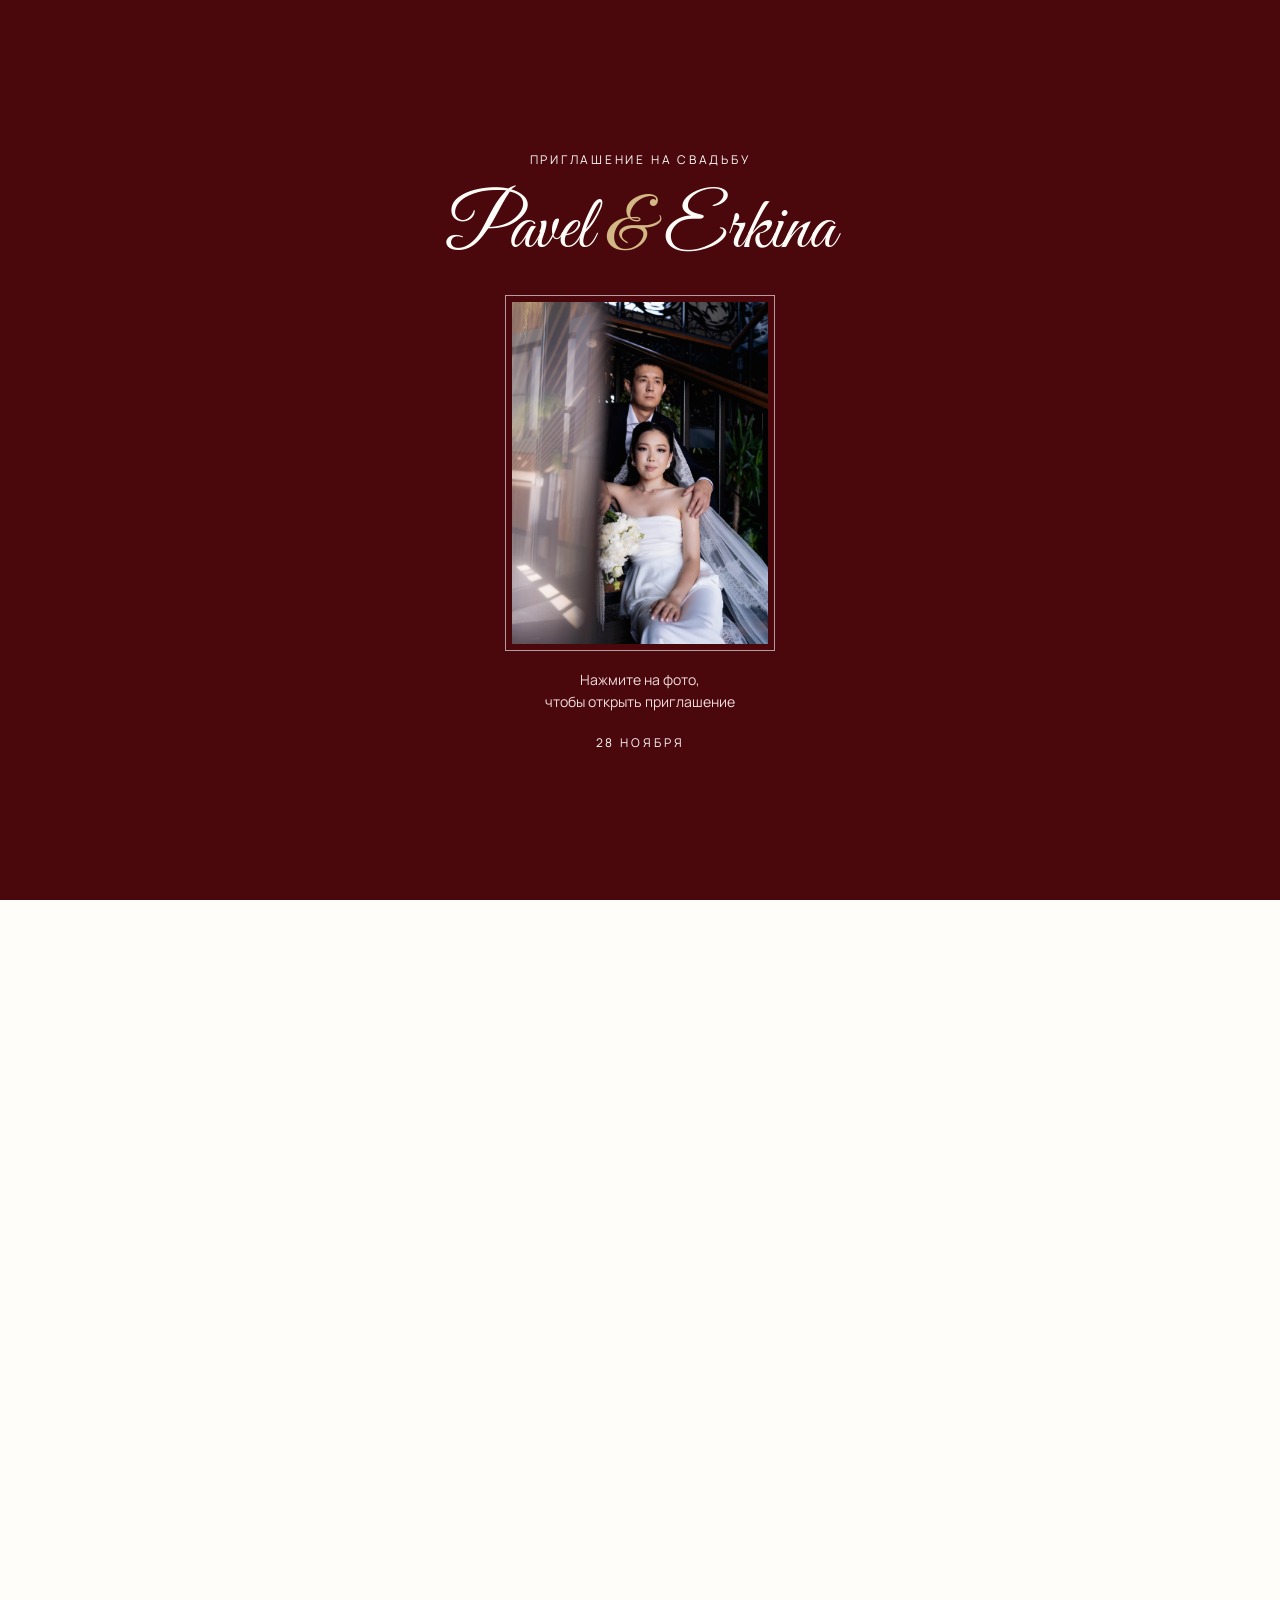
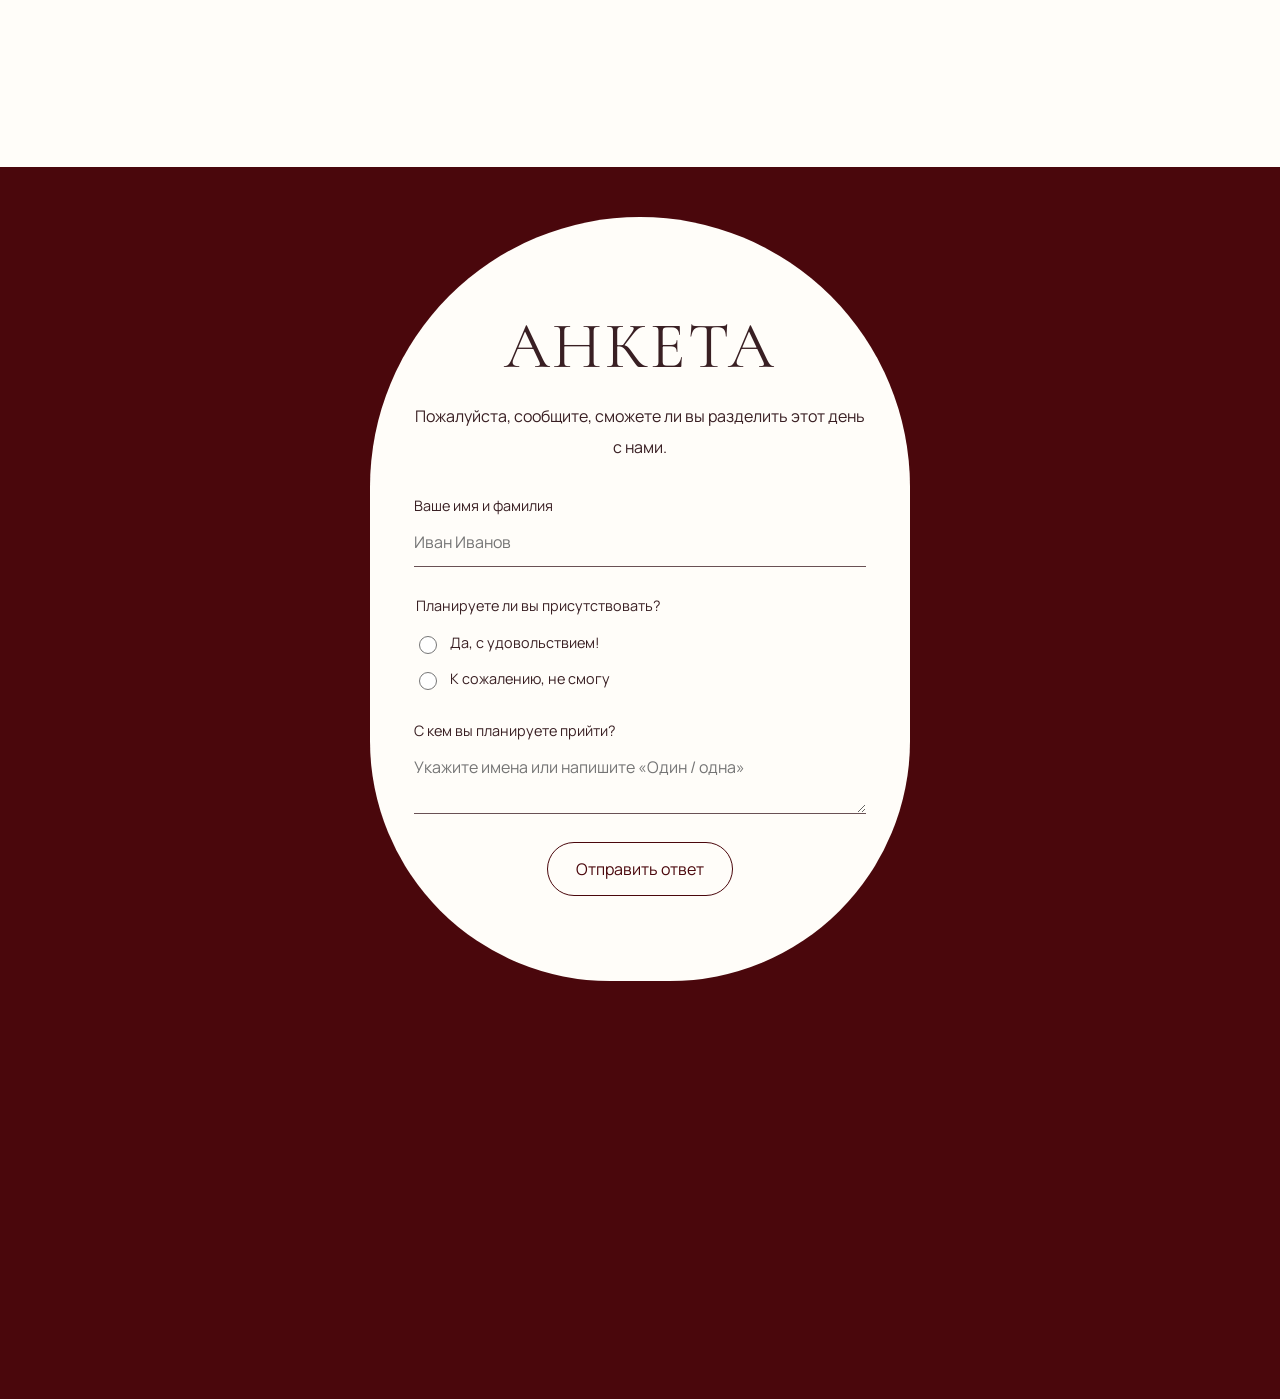
==== commit d60619d4: "v1" ====
--- a/index.html
+++ b/index.html
@@ -1,58 +1,405 @@
 <!doctype html>
 <html lang="ru">
 <head>
-<meta charset="utf-8"><meta name="viewport" content="width=device-width,initial-scale=1">
+<meta charset="utf-8">
+<meta name="viewport" content="width=device-width,initial-scale=1">
 <title>Pavel & Erkina — свадебное приглашение</title>
 <meta name="description" content="Приглашаем вас на свадьбу Павла и Эркины. 28 ноября, ресторан «Иткл», Элиста.">
 <link rel="icon" type="image/svg+xml" href="data:image/svg+xml,%3Csvg xmlns='http://www.w3.org/2000/svg' viewBox='0 0 64 64'%3E%3Crect width='64' height='64' rx='12' fill='%234a070c'/%3E%3Ctext x='32' y='43' text-anchor='middle' font-family='serif' font-size='32' fill='%23fff8ef'%3EPE%3C/text%3E%3C/svg%3E">
-<link rel="preconnect" href="https://fonts.googleapis.com"><link rel="preconnect" href="https://fonts.gstatic.com" crossorigin>
+<link rel="preconnect" href="https://fonts.googleapis.com">
+<link rel="preconnect" href="https://fonts.gstatic.com" crossorigin>
 <link href="https://fonts.googleapis.com/css2?family=Cormorant+Garamond:wght@400;500;600&family=Great+Vibes&family=Manrope:wght@400;500;600&display=swap" rel="stylesheet">
 <style>
-:root{--wine:#4a070c;--paper:#fffdf9;--ink:#391f23;--gold:#d3b784;font-family:Manrope,Arial,sans-serif;color:var(--ink);background:var(--wine);font-synthesis:none}*{box-sizing:border-box}body{margin:0}body.closed{overflow:hidden}button,a{-webkit-tap-highlight-color:transparent}button{font:inherit}button:focus-visible,a:focus-visible{outline:3px solid var(--gold);outline-offset:7px}h1,h2,h3,p{margin:0}.serif{font-family:'Cormorant Garamond',Georgia,serif;font-weight:400}.script{font-family:'Great Vibes',cursive;font-weight:400;line-height:1.2}.amp{color:var(--gold)}.eyebrow{font-size:.75rem;letter-spacing:.23em;text-transform:uppercase;line-height:1.8}.cover{position:fixed;inset:0;z-index:10;background:var(--wine);color:var(--paper);display:flex;flex-direction:column;align-items:center;justify-content:center;text-align:center;padding:26px 20px;transition:opacity .9s ease,visibility .9s}.cover.leaving{opacity:0;visibility:hidden;pointer-events:none}.cover .eyebrow{margin-bottom:16px}.cover h1{font-size:clamp(3rem,6vw,4.6rem);margin-bottom:20px}.photo-button{width:min(270px,60vw);border:1px solid #fff9;background:none;padding:5px;cursor:pointer;transition:transform .8s}.photo-button:hover{transform:translateY(-4px)}.photo-button img{display:block;width:100%;height:clamp(230px,36svh,355px);object-fit:cover;object-position:center}.cover.leaving .photo-button{transform:scale(1.15)}.cover .hint{max-width:260px;font-size:.88rem;line-height:1.6;margin-top:18px;color:#f0dedb}.cover .cover-date{font-size:.75rem;letter-spacing:.24em;margin-top:20px}.site{background:var(--paper)}.hero{min-height:100svh;position:relative;color:white;display:flex;justify-content:center;align-items:flex-end;text-align:center;padding:90px 24px 70px;overflow:hidden}.hero-image{position:absolute;inset:0;width:100%;height:100%;object-fit:cover;object-position:center 58%;filter:brightness(.73);transform:scale(1.04);transition:transform 1.8s ease}.opened .hero-image{transform:scale(1)}.hero:after{content:'';position:absolute;inset:0;background:linear-gradient(180deg,#18060920 15%,#21040c12 35%,#1e040bcc 100%)}.hero-content{position:relative;z-index:1}.hero .eyebrow{margin-bottom:16px}.hero h2{font-size:clamp(3.7rem,10vw,7.5rem);text-shadow:0 2px 24px #15060d70}.hero .date{font-size:1rem;letter-spacing:.2em;margin-top:16px}.scroll-link{display:inline-flex;flex-direction:column;align-items:center;gap:12px;margin-top:38px;color:#fff;text-decoration:none;font-size:.72rem;letter-spacing:.15em;text-transform:uppercase}.scroll-link:before{content:'';height:40px;width:1px;background:#ffffffa0}.section{padding:95px 24px;text-align:center}.inner{max-width:850px;margin:auto}.intro{max-width:640px;margin:auto}.intro h2{font-size:clamp(2.5rem,6vw,3.7rem);line-height:1.15;overflow-wrap:anywhere}.intro p{font-size:1.05rem;line-height:1.9;margin:25px auto 0;max-width:460px}.date-block{display:flex;flex-direction:column;align-items:center;margin-top:46px;color:var(--wine)}.date-block .day{font-size:6rem;line-height:.95}.date-block .month{font-size:1rem;letter-spacing:.24em;text-transform:uppercase;border-top:1px solid #4a070c40;padding-top:14px;margin-top:14px}.section-title{font-size:clamp(2.7rem,6vw,4.1rem);line-height:1.05;text-transform:uppercase;letter-spacing:.04em;margin-bottom:35px}.location{background:var(--wine);color:var(--paper)}.location-layout{display:grid;grid-template-columns:1fr 1fr;gap:60px;text-align:left;align-items:center}.location .section-title{margin-bottom:0}.location h3{font-size:2.5rem;line-height:1.1;margin-bottom:20px}.location address{font-style:normal;font-size:1rem;line-height:1.8;color:#eedfdb}.outline-link{display:inline-block;margin-top:28px;border:1px solid #ffffff80;color:white;text-decoration:none;font-size:.8rem;letter-spacing:.1em;padding:16px 23px;text-transform:uppercase}.outline-link:hover{background:#ffffff12}.program{max-width:580px;margin:45px auto 0;position:relative;text-align:left;padding-left:90px}.program svg{position:absolute;top:0;left:0;width:65px;height:240px;overflow:visible}.program path{fill:none;stroke:var(--wine);stroke-width:1.5}.program circle{fill:var(--wine)}.event{min-height:150px;padding-bottom:30px}.event time{font-size:2.9rem;line-height:1}.event h3{font-size:1.1rem;font-weight:500;line-height:1.6;margin-top:14px}.farewell{background:var(--wine);color:var(--paper);padding:70px 24px}.farewell p{font-size:clamp(2.2rem,5vw,3.2rem)}.farewell .script{font-size:clamp(3.1rem,8vw,5rem);margin-top:24px}.farewell .eyebrow{font:400 .75rem/1.8 Manrope,Arial,sans-serif;margin-top:24px}.reveal{opacity:0;transform:translateY(24px);transition:opacity .85s ease,transform .85s ease}.reveal.visible{opacity:1;transform:none}@media(min-width:900px){.hero-image{object-position:center 60%}.hero{min-height:95svh}.hero-image{filter:brightness(.65)}}@media(max-width:600px){.section{padding:70px 24px}.location-layout{grid-template-columns:1fr;gap:35px;text-align:center}.hero{padding-bottom:50px}.hero h2{font-size:clamp(3.5rem,13vw,5rem)}.program{padding-left:74px}.program svg{width:54px}.cover h1{font-size:clamp(2.8rem,11vw,4rem)}}@media(prefers-reduced-motion:reduce){*,*:before,*:after{transition:none!important;scroll-behavior:auto!important}.reveal{opacity:1;transform:none}}
-
-.photo-button img{height:auto;max-height:38svh;object-fit:contain}
-.hero{background:#21070c}
-.hero-image{object-position:center center;filter:none}
-.hero:after{background:linear-gradient(180deg,transparent 35%,#18030a15 52%,#18030add 100%)}
-.photo-story{max-width:1000px;margin:60px auto 0;display:grid;grid-template-columns:1fr 1fr;gap:24px;align-items:start}
-.photo-story figure{margin:0;overflow:hidden}.photo-story figure:nth-child(2){margin-top:65px}
-.photo-story img{display:block;width:100%;height:auto}
-@media(min-width:900px){.hero-image{object-fit:contain;object-position:center center}.hero{min-height:100svh}.hero-content{padding:0 25px}.hero:after{background:linear-gradient(180deg,transparent 45%,#18030a20 60%,#18030aeb 100%)}}
-@media(max-width:600px){.photo-story{grid-template-columns:1fr;gap:24px;margin-top:42px}.photo-story figure:nth-child(2){margin-top:0}.hero-image{object-position:55% center}.hero{padding-bottom:30px}.hero h2{font-size:clamp(3.1rem,12vw,4.6rem)}.scroll-link{margin-top:22px}.scroll-link:before{height:25px}}
-.schedule{max-width:660px;margin:45px auto 0;text-align:left}.schedule article{position:relative;padding-left:90px;margin-bottom:38px}.schedule article:before{content:'';position:absolute;left:0;top:23px;width:65px;height:1px;background:var(--wine)}.schedule h3{font-size:clamp(1.9rem,4vw,2.65rem);line-height:1.1}.schedule p{font-size:1rem;line-height:1.8;margin-top:14px;color:#66565a}.rsvp-section{background:var(--wine);padding:50px 20px}.rsvp-card{max-width:540px;background:var(--paper);margin:auto;border-radius:270px 270px 240px 240px;padding:95px 44px 65px;text-align:center}.rsvp-card>p{line-height:1.9;margin-bottom:32px}.rsvp-card .section-title{margin-bottom:20px}.rsvp-card form{text-align:left}.rsvp-card label,.rsvp-card legend{font-size:.9rem;line-height:1.7}.rsvp-card input:not([type=radio]),.rsvp-card textarea{display:block;width:100%;border:0;border-bottom:1px solid #695155;background:transparent;border-radius:0;padding:13px 0;font:inherit;color:var(--ink);resize:vertical}.rsvp-card fieldset{padding:0;border:0;margin:27px 0}.rsvp-card .radio{display:flex;align-items:center;gap:10px;margin-top:12px}.radio input{accent-color:var(--wine);width:18px;height:18px}.rsvp-submit{display:block;margin:28px auto 0;border:1px solid var(--wine);border-radius:40px;padding:15px 28px;background:transparent;color:var(--wine);cursor:pointer;font:inherit}.rsvp-submit:disabled{opacity:.6;cursor:wait}.rsvp-status{font-size:.94rem;text-align:center;line-height:1.6;margin-top:20px}.honeypot{position:absolute;left:-10000px;width:1px;height:1px;overflow:hidden}@media(max-width:600px){.schedule article{padding-left:50px}.schedule article:before{width:32px;top:17px}.rsvp-card{padding:75px 25px 60px;border-radius:230px 230px 180px 180px}}
-.date-block .day,.date,.cover-date,.schedule h3{font-variant-numeric:lining-nums tabular-nums;font-feature-settings:"lnum" 1,"tnum" 1} .date-block .day{font-family:Georgia,"Times New Roman",serif}
+:root {
+  --wine: #4a070c;
+  --paper: #fffdf9;
+  --ink: #391f23;
+  --gold: #d3b784;
+  font-family: Manrope, Arial, sans-serif;
+  color: var(--ink);
+  background: var(--wine);
+}
+* { box-sizing: border-box; }
+body { margin: 0; background: var(--wine); }
+body.closed { overflow: hidden; }
+
+button, a { -webkit-tap-highlight-color: transparent; font: inherit; }
+button:focus-visible, a:focus-visible { outline: 3px solid var(--gold); outline-offset: 7px; }
+h1, h2, h3, p { margin: 0; }
+.serif { font-family: 'Cormorant Garamond', Georgia, serif; font-weight: 400; }
+.script { font-family: 'Great Vibes', cursive; font-weight: 400; line-height: 1.2; }
+.amp { color: var(--gold); }
+.eyebrow { font-size: .75rem; letter-spacing: .23em; text-transform: uppercase; line-height: 1.8; }
+
+/* === ОБЛОЖКА И АНИМАЦИЯ ОТКРЫТИЯ === */
+.cover {
+  position: fixed;
+  inset: 0;
+  z-index: 100;
+  background: var(--wine);
+  color: var(--paper);
+  display: flex;
+  flex-direction: column;
+  align-items: center;
+  justify-content: center;
+  text-align: center;
+  padding: 26px 20px;
+  opacity: 1;
+  transform: scale(1);
+  transition: opacity 1s cubic-bezier(0.4, 0, 0.2, 1), transform 1s cubic-bezier(0.4, 0, 0.2, 1);
+}
+.cover.leaving {
+  opacity: 0;
+  transform: scale(1.06);
+  pointer-events: none;
+}
+.cover .eyebrow { margin-bottom: 16px; }
+.cover h1 { font-size: clamp(3rem, 6vw, 4.6rem); margin-bottom: 20px; }
+
+.photo-button {
+  width: min(270px, 60vw);
+  border: 1px solid rgba(255, 255, 255, 0.6);
+  background: none;
+  padding: 6px;
+  cursor: pointer;
+  transition: transform 0.6s ease;
+}
+.photo-button:hover { transform: translateY(-4px); }
+.photo-button img {
+  display: block;
+  width: 100%;
+  height: clamp(230px, 38svh, 360px);
+  object-fit: cover;
+  object-position: center;
+}
+.cover.leaving .photo-button { transform: scale(1.12); }
+
+.cover .hint { max-width: 260px; font-size: .88rem; line-height: 1.6; margin-top: 18px; color: #f0dedb; }
+.cover .cover-date { font-size: .75rem; letter-spacing: .24em; margin-top: 20px; }
+
+/* === ОСНОВНОЙ САЙТ === */
+.site { background: var(--paper); }
+.hero {
+  min-height: 100svh;
+  position: relative;
+  color: white;
+  display: flex;
+  justify-content: center;
+  align-items: flex-end;
+  text-align: center;
+  padding: 90px 24px 70px;
+  overflow: hidden;
+  background: #21070c;
+}
+.hero-image {
+  position: absolute;
+  inset: 0;
+  width: 100%;
+  height: 100%;
+  object-fit: cover;
+  object-position: center;
+  filter: brightness(0.7);
+  transform: scale(1.08);
+  transition: transform 2s cubic-bezier(0.2, 0.8, 0.2, 1);
+}
+.opened .hero-image { transform: scale(1); }
+.hero:after {
+  content: '';
+  position: absolute;
+  inset: 0;
+  background: linear-gradient(180deg, transparent 35%, #18030a15 52%, #18030add 100%);
+}
+.hero-content { position: relative; z-index: 1; }
+.hero .eyebrow { margin-bottom: 16px; }
+.hero h2 { font-size: clamp(3.7rem, 10vw, 7.5rem); text-shadow: 0 2px 24px #15060d70; }
+.hero .date { font-size: 1rem; letter-spacing: .2em; margin-top: 16px; }
+.scroll-link {
+  display: inline-flex;
+  flex-direction: column;
+  align-items: center;
+  gap: 12px;
+  margin-top: 38px;
+  color: #fff;
+  text-decoration: none;
+  font-size: .72rem;
+  letter-spacing: .15em;
+  text-transform: uppercase;
+}
+.scroll-link:before { content: ''; height: 40px; width: 1px; background: #ffffffa0; }
+
+.section { padding: 95px 24px; text-align: center; }
+.inner { max-width: 850px; margin: auto; }
+.intro { max-width: 640px; margin: auto; }
+.intro h2 { font-size: clamp(2.5rem, 6vw, 3.7rem); line-height: 1.15; }
+.intro p { font-size: 1.05rem; line-height: 1.9; margin: 25px auto 0; max-width: 460px; }
+.date-block { display: flex; flex-direction: column; align-items: center; margin-top: 46px; color: var(--wine); }
+.date-block .day { font-size: 6rem; line-height: .95; font-family: Georgia, serif; }
+.date-block .month { font-size: 1rem; letter-spacing: .24em; text-transform: uppercase; border-top: 1px solid #4a070c40; padding-top: 14px; margin-top: 14px; }
+
+.photo-story { max-width: 1000px; margin: 60px auto 0; display: grid; grid-template-columns: 1fr 1fr; gap: 24px; align-items: start; }
+.photo-story figure { margin: 0; overflow: hidden; }
+.photo-story figure:nth-child(2) { margin-top: 65px; }
+.photo-story img { display: block; width: 100%; height: auto; }
+
+.section-title { font-size: clamp(2.7rem, 6vw, 4.1rem); line-height: 1.05; text-transform: uppercase; letter-spacing: .04em; margin-bottom: 35px; }
+.location { background: var(--wine); color: var(--paper); }
+.location-layout { display: grid; grid-template-columns: 1fr 1fr; gap: 60px; text-align: left; align-items: center; }
+.location .section-title { margin-bottom: 0; }
+.location h3 { font-size: 2.5rem; line-height: 1.1; margin-bottom: 20px; }
+.location address { font-style: normal; font-size: 1rem; line-height: 1.8; color: #eedfdb; }
+.outline-link { display: inline-block; margin-top: 28px; border: 1px solid #ffffff80; color: white; text-decoration: none; font-size: .8rem; letter-spacing: .1em; padding: 16px 23px; text-transform: uppercase; }
+.outline-link:hover { background: #ffffff12; }
+
+/* === РАСПИСАНИЕ === */
+.schedule { max-width: 660px; margin: 45px auto 0; text-align: left; }
+.schedule article { position: relative; padding-left: 90px; margin-bottom: 38px; }
+.schedule article:before { content: ''; position: absolute; left: 0; top: 23px; width: 65px; height: 1px; background: var(--wine); }
+.schedule h3 { font-size: clamp(1.9rem, 4vw, 2.65rem); line-height: 1.1; }
+.schedule p { font-size: 1rem; line-height: 1.8; margin-top: 14px; color: #66565a; }
+
+/* === АНКЕТА RSVP === */
+.rsvp-section { background: var(--wine); padding: 50px 20px; }
+.rsvp-card { max-width: 540px; background: var(--paper); margin: auto; border-radius: 270px 270px 240px 240px; padding: 95px 44px 65px; text-align: center; }
+.rsvp-card > p { line-height: 1.9; margin-bottom: 32px; }
+.rsvp-card .section-title { margin-bottom: 20px; }
+.rsvp-card form { text-align: left; }
+.rsvp-card label, .rsvp-card legend { font-size: .9rem; line-height: 1.7; }
+.rsvp-card input:not([type=radio]), .rsvp-card textarea { display: block; width: 100%; border: 0; border-bottom: 1px solid #695155; background: transparent; border-radius: 0; padding: 13px 0; font: inherit; color: var(--ink); resize: vertical; }
+.rsvp-card fieldset { padding: 0; border: 0; margin: 27px 0; }
+.rsvp-card .radio { display: flex; align-items: center; gap: 10px; margin-top: 12px; }
+.radio input { accent-color: var(--wine); width: 18px; height: 18px; }
+.rsvp-submit { display: block; margin: 28px auto 0; border: 1px solid var(--wine); border-radius: 40px; padding: 15px 28px; background: transparent; color: var(--wine); cursor: pointer; font: inherit; transition: background 0.3s, color 0.3s; }
+.rsvp-submit:hover { background: var(--wine); color: #fff; }
+.rsvp-submit:disabled { opacity: .6; cursor: wait; }
+.rsvp-status { font-size: .94rem; text-align: center; line-height: 1.6; margin-top: 20px; }
+.honeypot { position: absolute; left: -10000px; width: 1px; height: 1px; overflow: hidden; }
+
+.farewell { background: var(--wine); color: var(--paper); padding: 70px 24px; }
+.farewell p { font-size: clamp(2.2rem, 5vw, 3.2rem); }
+.farewell .script { font-size: clamp(3.1rem, 8vw, 5rem); margin-top: 24px; }
+.farewell .eyebrow { font: 400 .75rem/1.8 Manrope, Arial, sans-serif; margin-top: 24px; }
+
+/* === ПЛАВНОЕ ПОЯВЛЕНИЕ ПРИ СКРОЛЛЕ === */
+.reveal {
+  opacity: 0;
+  transform: translateY(30px);
+  transition: opacity 1s cubic-bezier(0.16, 1, 0.3, 1), transform 1s cubic-bezier(0.16, 1, 0.3, 1);
+}
+.reveal.visible {
+  opacity: 1;
+  transform: none;
+}
+
+@media(max-width: 600px) {
+  .section { padding: 70px 24px; }
+  .location-layout { grid-template-columns: 1fr; gap: 35px; text-align: center; }
+  .hero { padding-bottom: 50px; }
+  .hero h2 { font-size: clamp(3.2rem, 12vw, 4.6rem); }
+  .photo-story { grid-template-columns: 1fr; gap: 24px; margin-top: 42px; }
+  .photo-story figure:nth-child(2) { margin-top: 0; }
+  .schedule article { padding-left: 50px; }
+  .schedule article:before { width: 32px; top: 17px; }
+  .rsvp-card { padding: 75px 25px 60px; border-radius: 230px 230px 180px 180px; }
+  .cover h1 { font-size: clamp(2.8rem, 11vw, 4rem); }
+}
 </style>
 </head>
 <body class="closed">
-<section class="cover" id="cover" aria-label="Открыть приглашение"><p class="eyebrow">Приглашение на свадьбу</p><h1 class="script">Pavel <span class="amp">&amp;</span> Erkina</h1><button class="photo-button" id="open" aria-label="Открыть приглашение Павла и Эркины" aria-controls="invitation" aria-expanded="false"><img src="./couple-cover.webp" alt="Павел и Эркина с букетом на лестнице" fetchpriority="high"></button><p class="hint">Нажмите на фото,<br>чтобы открыть приглашение</p><p class="cover-date">28 НОЯБРЯ</p></section>
+
+<section class="cover" id="cover" aria-label="Открыть приглашение">
+  <p class="eyebrow">Приглашение на свадьбу</p>
+  <h1 class="script">Pavel <span class="amp">&amp;</span> Erkina</h1>
+  <button class="photo-button" id="open" aria-label="Открыть приглашение Павла и Эркины">
+    <img src="./couple-cover.webp" alt="Павел и Эркина" fetchpriority="high">
+  </button>
+  <p class="hint">Нажмите на фото,<br>чтобы открыть приглашение</p>
+  <p class="cover-date">28 НОЯБРЯ</p>
+</section>
+
 <main class="site" id="invitation" inert>
-<section class="hero"><img class="hero-image" src="./couple-cover.webp" alt="Павел и Эркина в день свадебной фотосессии"><div class="hero-content"><p class="eyebrow">День нашей свадьбы</p><h2 class="script" id="hero-names" tabindex="-1">Pavel <span class="amp">&amp;</span> Erkina</h2><p class="date">28 НОЯБРЯ</p><a class="scroll-link" href="#welcome">Листайте ниже</a></div></section>
-<section class="section" id="welcome"><div class="intro reveal"><h2 class="serif" id="guest-greeting">Дорогие гости!</h2><p>Приглашаем вас на наше свадебное торжество. Будем счастливы разделить этот день с вами!</p><div class="date-block"><span class="day serif">28</span><span class="month">Ноября</span></div></div><div class="photo-story" aria-label="Фотографии Павла и Эркины"><figure class="reveal"><img src="./couple-closeup.webp" alt="Павел и Эркина у окна" loading="lazy" decoding="async"></figure><figure class="reveal"><img src="./couple-portrait.webp" alt="Совместный портрет Павла и Эркины" loading="lazy" decoding="async"></figure></div></section>
-<section class="section location"><div class="inner location-layout reveal"><h2 class="section-title serif">Место<br>встречи</h2><div><h3 class="serif">Ресторан «Иткл»</h3><address>Элиста, ул. В. И. Ленина, 367</address><a class="outline-link" href="https://yandex.ru/maps/?text=%D0%AD%D0%BB%D0%B8%D1%81%D1%82%D0%B0%2C%20%D1%83%D0%BB.%20%D0%92.%20%D0%98.%20%D0%9B%D0%B5%D0%BD%D0%B8%D0%BD%D0%B0%2C%20367" target="_blank" rel="noopener">Открыть на карте</a></div></div></section>
-<section class="section"><div class="inner reveal"><h2 class="section-title serif">Программа<br>дня</h2><div class="schedule"><article><h3 class="serif">16:30 Сбор гостей<br>и фуршет</h3><p>Встречаемся и настраиваемся на праздничный вечер.</p></article><article><h3 class="serif">17:00 Начало банкета</h3><p>Разделим радость этого дня вместе.</p></article><article><h3 class="serif">23:00 Финал вечера</h3></article></div></div></section>
-<section class="rsvp-section" id="rsvp"><div class="rsvp-card"><h2 class="section-title serif">Анкета</h2><p>Пожалуйста, сообщите, сможете ли вы разделить этот день с нами.</p><form id="rsvp-form"><label for="rsvp-name">Ваше имя и фамилия</label><input id="rsvp-name" name="name" autocomplete="name" placeholder="Иван Иванов" maxlength="120" required><fieldset><legend>Планируете ли вы присутствовать?</legend><label class="radio"><input type="radio" name="attendance" value="yes" required> Да, с удовольствием!</label><label class="radio"><input type="radio" name="attendance" value="no" required> К сожалению, не смогу</label></fieldset><div id="companions-field"><label for="rsvp-companions">С кем вы планируете прийти?</label><textarea id="rsvp-companions" name="companions" maxlength="600" rows="2" placeholder="Укажите имена или напишите «Один / одна»"></textarea></div><div class="honeypot" aria-hidden="true"><label>Сайт<input name="website" tabindex="-1" autocomplete="off"></label></div><button class="rsvp-submit" type="submit">Отправить ответ</button><p class="rsvp-status" id="rsvp-status" role="status" aria-live="polite"></p></form></div></section><footer class="section farewell"><div class="reveal"><p class="serif">До скорой встречи!</p><p class="script">Pavel <span class="amp">&amp;</span> Erkina</p><p class="eyebrow">28 ноября · Элиста</p></div></footer>
+  <section class="hero">
+    <img class="hero-image" src="./couple-cover.webp" alt="Павел и Эркина в день свадьбы">
+    <div class="hero-content">
+      <p class="eyebrow">День нашей свадьбы</p>
+      <h2 class="script" id="hero-names">Pavel <span class="amp">&amp;</span> Erkina</h2>
+      <p class="date">28 НОЯБРЯ</p>
+      <a class="scroll-link" href="#welcome">Листайте ниже</a>
+    </div>
+  </section>
+
+  <section class="section" id="welcome">
+    <div class="intro reveal">
+      <h2 class="serif" id="guest-greeting">Дорогие гости!</h2>
+      <p>Приглашаем вас на наше свадебное торжество. Будем счастливы разделить этот день с вами!</p>
+      <div class="date-block">
+        <span class="day serif">28</span>
+        <span class="month">Ноября</span>
+      </div>
+    </div>
+    <div class="photo-story" aria-label="Фотографии Павла и Эркины">
+      <figure class="reveal"><img src="./couple-closeup.webp" alt="Павел и Эркина у окна" loading="lazy"></figure>
+      <figure class="reveal"><img src="./couple-portrait.webp" alt="Совместный портрет" loading="lazy"></figure>
+    </div>
+  </section>
+
+  <section class="section location">
+    <div class="inner location-layout reveal">
+      <h2 class="section-title serif">Место<br>встречи</h2>
+      <div>
+        <h3 class="serif">Ресторан «Иткл»</h3>
+        <address>Элиста, ул. В. И. Ленина, 367</address>
+        <a class="outline-link" href="https://yandex.ru/maps/?text=%D0%AD%D0%BB%D0%B8%D1%81%D1%82%D0%B0%2C%20%D1%83%D0%BB.%20%D0%92.%20%D0%98.%20%D0%9B%D0%B5%D0%BD%D0%B8%D0%BD%D0%B0%2C%20367" target="_blank" rel="noopener">Открыть на карте</a>
+      </div>
+    </div>
+  </section>
+
+  <section class="section">
+    <div class="inner reveal">
+      <h2 class="section-title serif">Программа<br>дня</h2>
+      <div class="schedule">
+        <article>
+          <h3 class="serif">16:30 — Сбор гостей и фуршет</h3>
+          <p>Встречаемся и настраиваемся на праздничный вечер.</p>
+        </article>
+        <article>
+          <h3 class="serif">17:00 — Начало банкета</h3>
+          <p>Разделим радость этого дня вместе.</p>
+        </article>
+        <article>
+          <h3 class="serif">23:00 — Финал вечера</h3>
+        </article>
+      </div>
+    </div>
+  </section>
+
+  <section class="rsvp-section" id="rsvp">
+    <div class="rsvp-card">
+      <h2 class="section-title serif">Анкета</h2>
+      <p>Пожалуйста, сообщите, сможете ли вы разделить этот день с нами.</p>
+      <form id="rsvp-form">
+        <label for="rsvp-name">Ваше имя и фамилия</label>
+        <input id="rsvp-name" name="name" autocomplete="name" placeholder="Иван Иванов" maxlength="120" required>
+        <fieldset>
+          <legend>Планируете ли вы присутствовать?</legend>
+          <label class="radio"><input type="radio" name="attendance" value="yes" required> Да, с удовольствием!</label>
+          <label class="radio"><input type="radio" name="attendance" value="no" required> К сожалению, не смогу</label>
+        </fieldset>
+        <div id="companions-field">
+          <label for="rsvp-companions">С кем вы планируете прийти?</label>
+          <textarea id="rsvp-companions" name="companions" maxlength="600" rows="2" placeholder="Укажите имена или напишите «Один / одна»"></textarea>
+        </div>
+        <div class="honeypot" aria-hidden="true">
+          <label>Сайт<input name="website" tabindex="-1" autocomplete="off"></label>
+        </div>
+        <button class="rsvp-submit" type="submit">Отправить ответ</button>
+        <p class="rsvp-status" id="rsvp-status" role="status" aria-live="polite"></p>
+      </form>
+    </div>
+  </section>
+
+  <footer class="section farewell">
+    <div class="reveal">
+      <p class="serif">До скорой встречи!</p>
+      <p class="script">Pavel <span class="amp">&amp;</span> Erkina</p>
+      <p class="eyebrow">28 ноября · Элиста</p>
+    </div>
+  </footer>
 </main>
+
 <script>
-const greeting=new URLSearchParams(location.search).get('g');if(greeting&&greeting.length<=100)document.getElementById('guest-greeting').textContent=greeting;
-const cover=document.getElementById('cover'),main=document.getElementById('invitation'),button=document.getElementById('open');
-button.addEventListener('click',()=>{main.inert=false;document.body.classList.remove('closed');document.body.classList.add('opened');button.setAttribute('aria-expanded','true');cover.classList.add('leaving');document.getElementById('hero-names').focus({preventScroll:true});setTimeout(()=>{cover.hidden=true;},950);},{once:true});
-const observer=new IntersectionObserver(entries=>{for(const entry of entries)if(entry.isIntersecting){entry.target.classList.add('visible');observer.unobserve(entry.target)}},{threshold:.12});document.querySelectorAll('.reveal').forEach(el=>observer.observe(el));
-
-const form=document.getElementById('rsvp-form'),status=document.getElementById('rsvp-status'),submit=form.querySelector('button[type=submit]');let responseId=crypto.randomUUID();
-form.addEventListener('change',()=>{const no=form.elements.attendance.value==='no';document.getElementById('companions-field').hidden=no;form.elements.companions.disabled=no;});
-form.addEventListener('submit',async event=>{event.preventDefault();if(!form.reportValidity())return;submit.disabled=true;status.textContent='Отправляем ответ…';const data=Object.fromEntries(new FormData(form));data.id=responseId;data.invitation=greeting&&greeting.length<=100?greeting:'';
-try {
-  await fetch('https://script.google.com/macros/s/AKfycbxxVvnoBnxQu3MAalO434EvN5kmyPxRf2_--VZlN8Shfa4UKV8Z-hcF0vGWJnGAlaURYQ/exec', {
-    method: 'POST',
-    mode: 'no-cors',
-    headers: { 'Content-Type': 'text/plain;charset=utf-8' },
-    body: JSON.stringify(data)
+// 1. Именные параметры без риска URIError
+const params = new URLSearchParams(location.search);
+const rawGreeting = params.get('g') || params.get('to');
+const greeting = rawGreeting && rawGreeting.length <= 100 ? rawGreeting.replace(/_/g, ' ') : '';
+
+if (greeting) {
+  const guestGreetingElem = document.getElementById('guest-greeting');
+  if (guestGreetingElem) {
+    guestGreetingElem.textContent = greeting;
+  }
+}
+
+// 2. Инициализация анимаций появления
+function startRevealAnimations() {
+  if (!('IntersectionObserver' in window)) {
+    document.querySelectorAll('.reveal').forEach((el) => el.classList.add('visible'));
+    return;
+  }
+
+  const observer = new IntersectionObserver((entries) => {
+    entries.forEach((entry) => {
+      if (entry.isIntersecting) {
+        entry.target.classList.add('visible');
+        observer.unobserve(entry.target);
+      }
+    });
+  }, {
+    threshold: 0.15
   });
-  status.textContent = 'Спасибо! Ваш ответ сохранён.';
-  status.style.color = '#2e7d32';
-  submit.textContent = 'Отправлено ✓';
-  form.reset();
-} catch (error) {
+
+  document.querySelectorAll('.reveal').forEach((el) => observer.observe(el));
+}
+
+// 3. Открытие обложки
+const cover = document.getElementById('cover');
+const main = document.getElementById('invitation');
+const button = document.getElementById('open');
+
+button.addEventListener('click', () => {
+  main.removeAttribute('inert');
+  document.body.classList.remove('closed');
+  document.body.classList.add('opened');
+  cover.classList.add('leaving');
+
+  let animationsStarted = false;
+  const finishOpening = () => {
+    if (animationsStarted) return;
+    animationsStarted = true;
+    cover.style.display = 'none';
+    startRevealAnimations();
+  };
+
+  cover.addEventListener('transitionend', finishOpening, { once: true });
+  setTimeout(finishOpening, 1050); // Страховка при отсутствии transitionend
+}, { once: true });
+
+// 4. Обработка формы RSVP
+const form = document.getElementById('rsvp-form');
+const status = document.getElementById('rsvp-status');
+const submit = form.querySelector('button[type=submit]');
+const responseId = window.crypto?.randomUUID?.() ?? `${Date.now()}-${Math.random().toString(16).slice(2)}`;
+
+form.addEventListener('change', () => {
+  const isNo = form.elements.attendance.value === 'no';
+  const compField = document.getElementById('companions-field');
+  compField.hidden = isNo;
+  form.elements.companions.disabled = isNo;
+});
+
+form.addEventListener('submit', async (event) => {
+  event.preventDefault();
+  if (!form.reportValidity()) return;
+
+  submit.disabled = true;
+  status.textContent = 'Отправляем ответ…';
+
+  const data = Object.fromEntries(new FormData(form));
+  data.id = responseId;
+  data.invitation = greeting;
+
+  try {
+    await fetch('https://script.google.com/macros/s/AKfycbxxVvnoBnxQu3MAalO434EvN5kmyPxRf2_--VZlN8Shfa4UKV8Z-hcF0vGWJnGAlaURYQ/exec', {
+      method: 'POST',
+      mode: 'no-cors',
+      headers: { 'Content-Type': 'text/plain;charset=utf-8' },
+      body: JSON.stringify(data)
+    });
+
+    status.textContent = 'Спасибо! Ваш ответ сохранён.';
+    status.style.color = '#2e7d32';
+    submit.textContent = 'Отправлено ✓';
+    form.reset();
+  } catch (error) {
     status.textContent = 'Произошла ошибка при отправке.';
     submit.disabled = false;
   }
